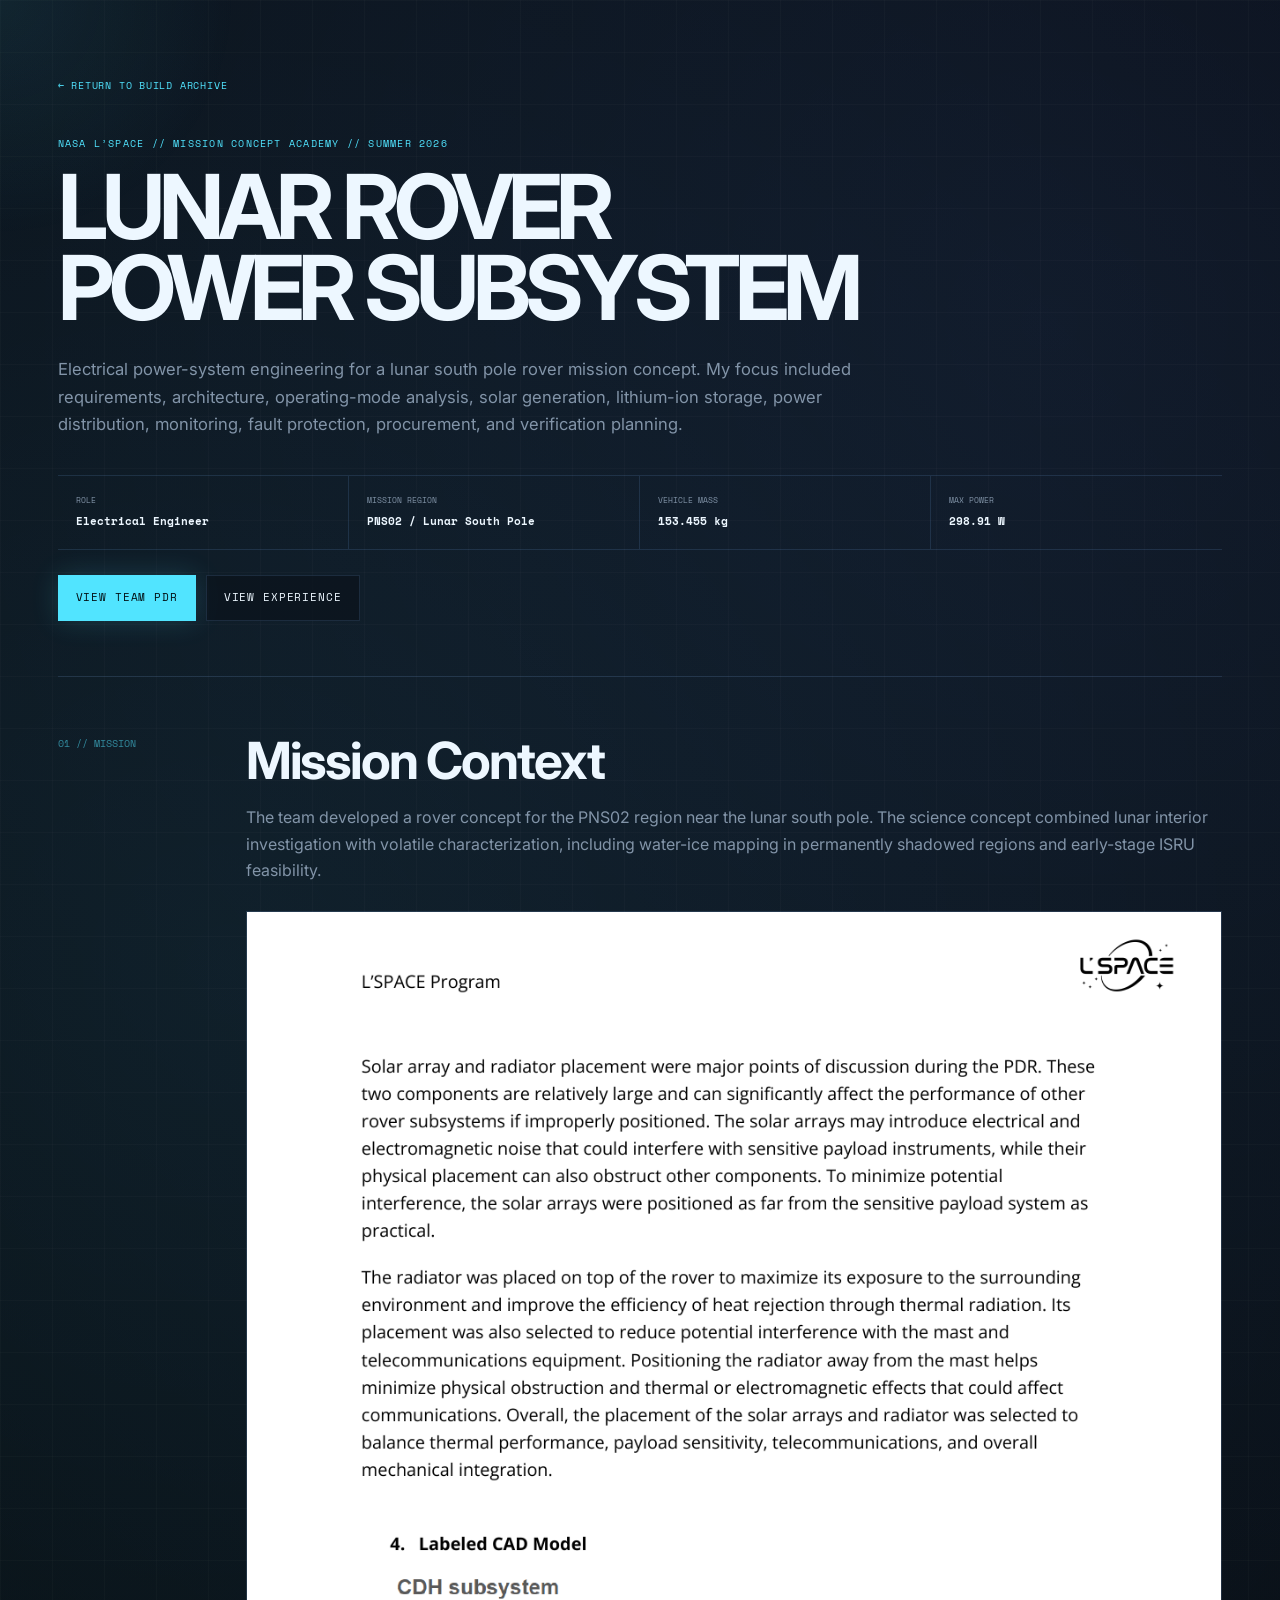
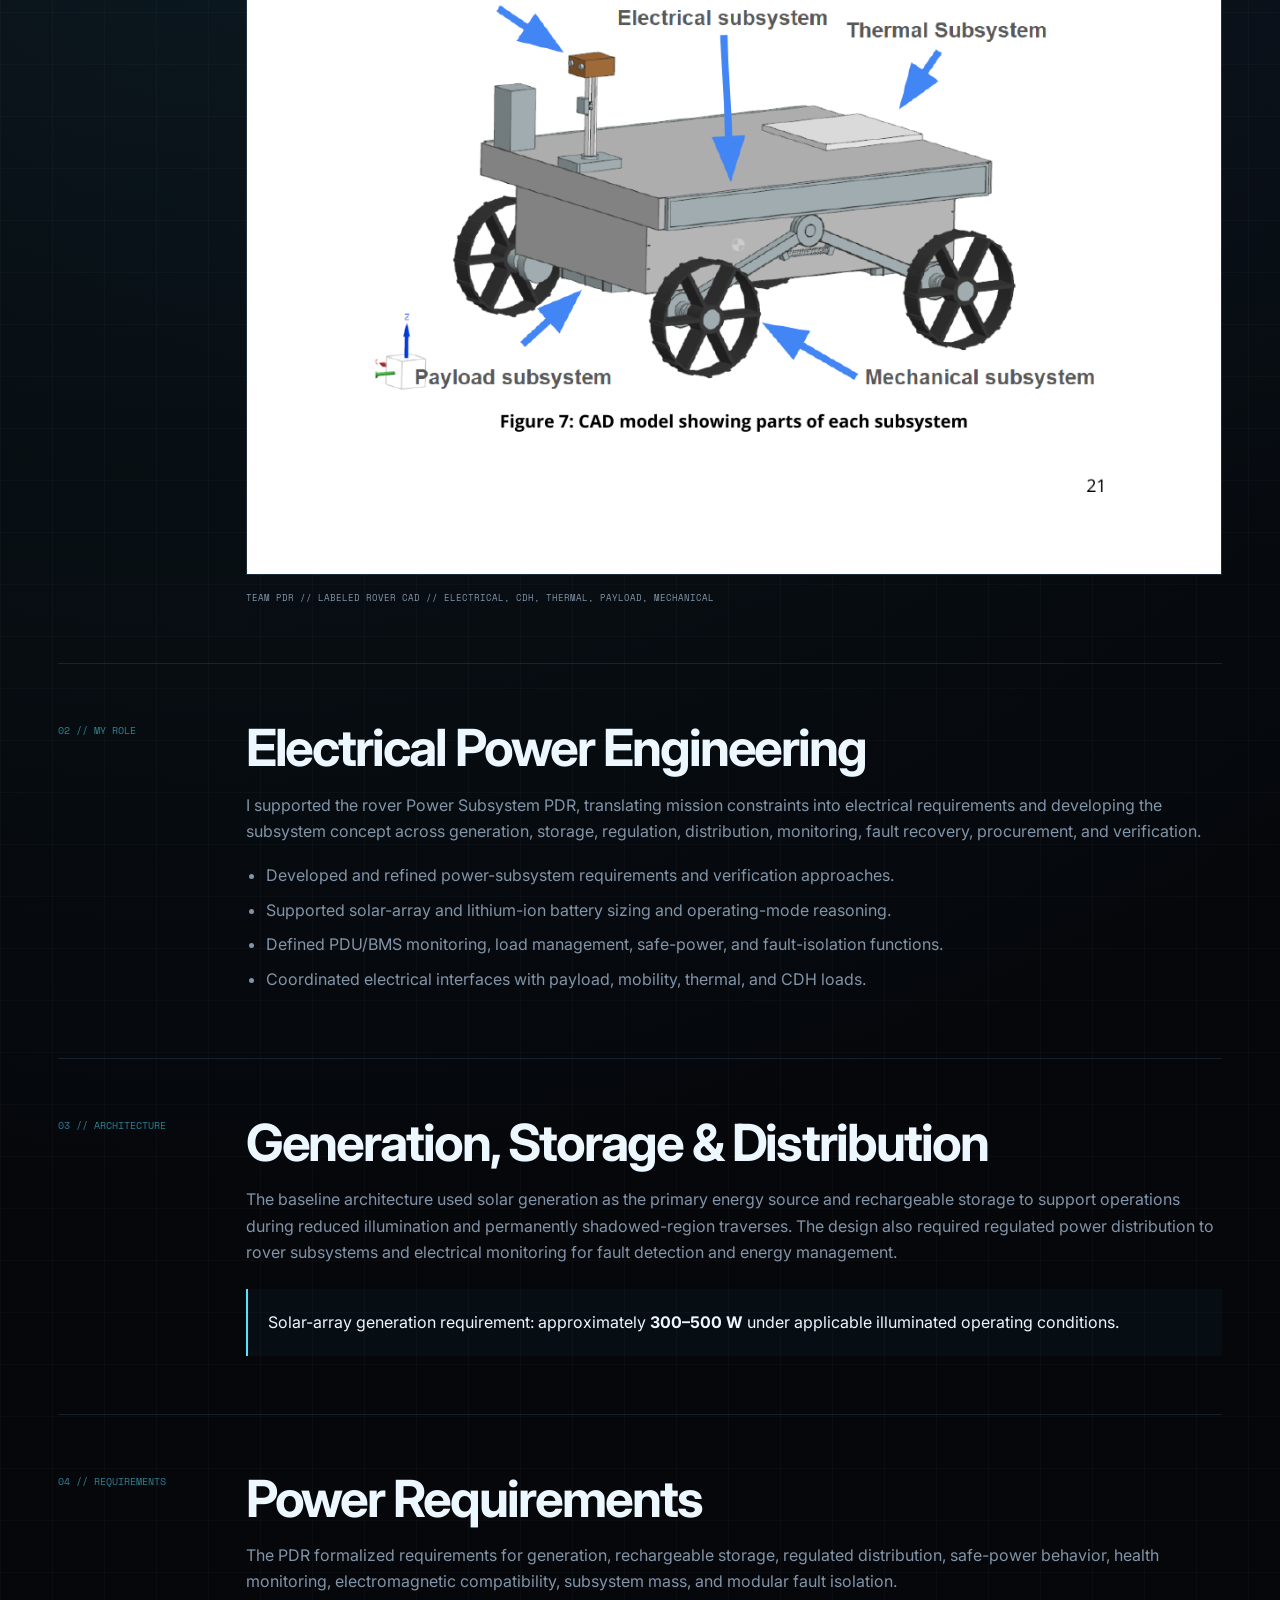
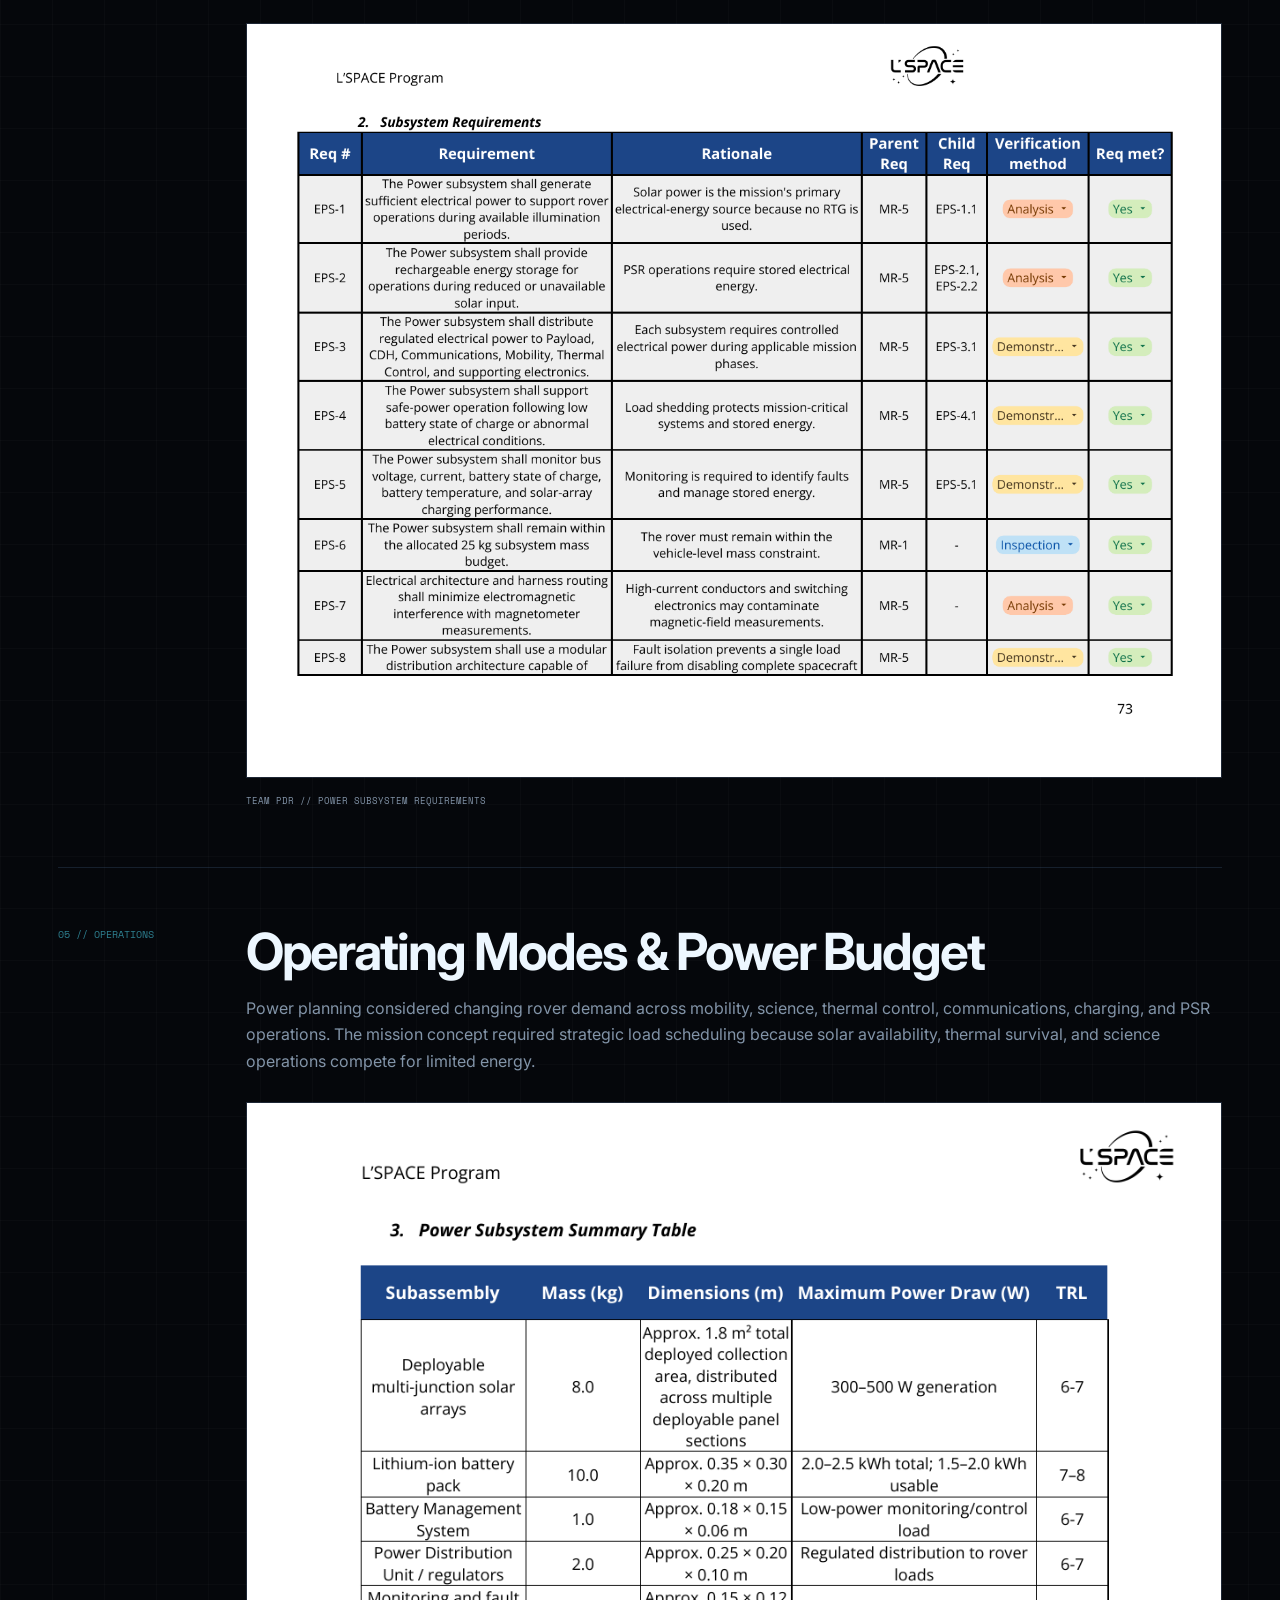
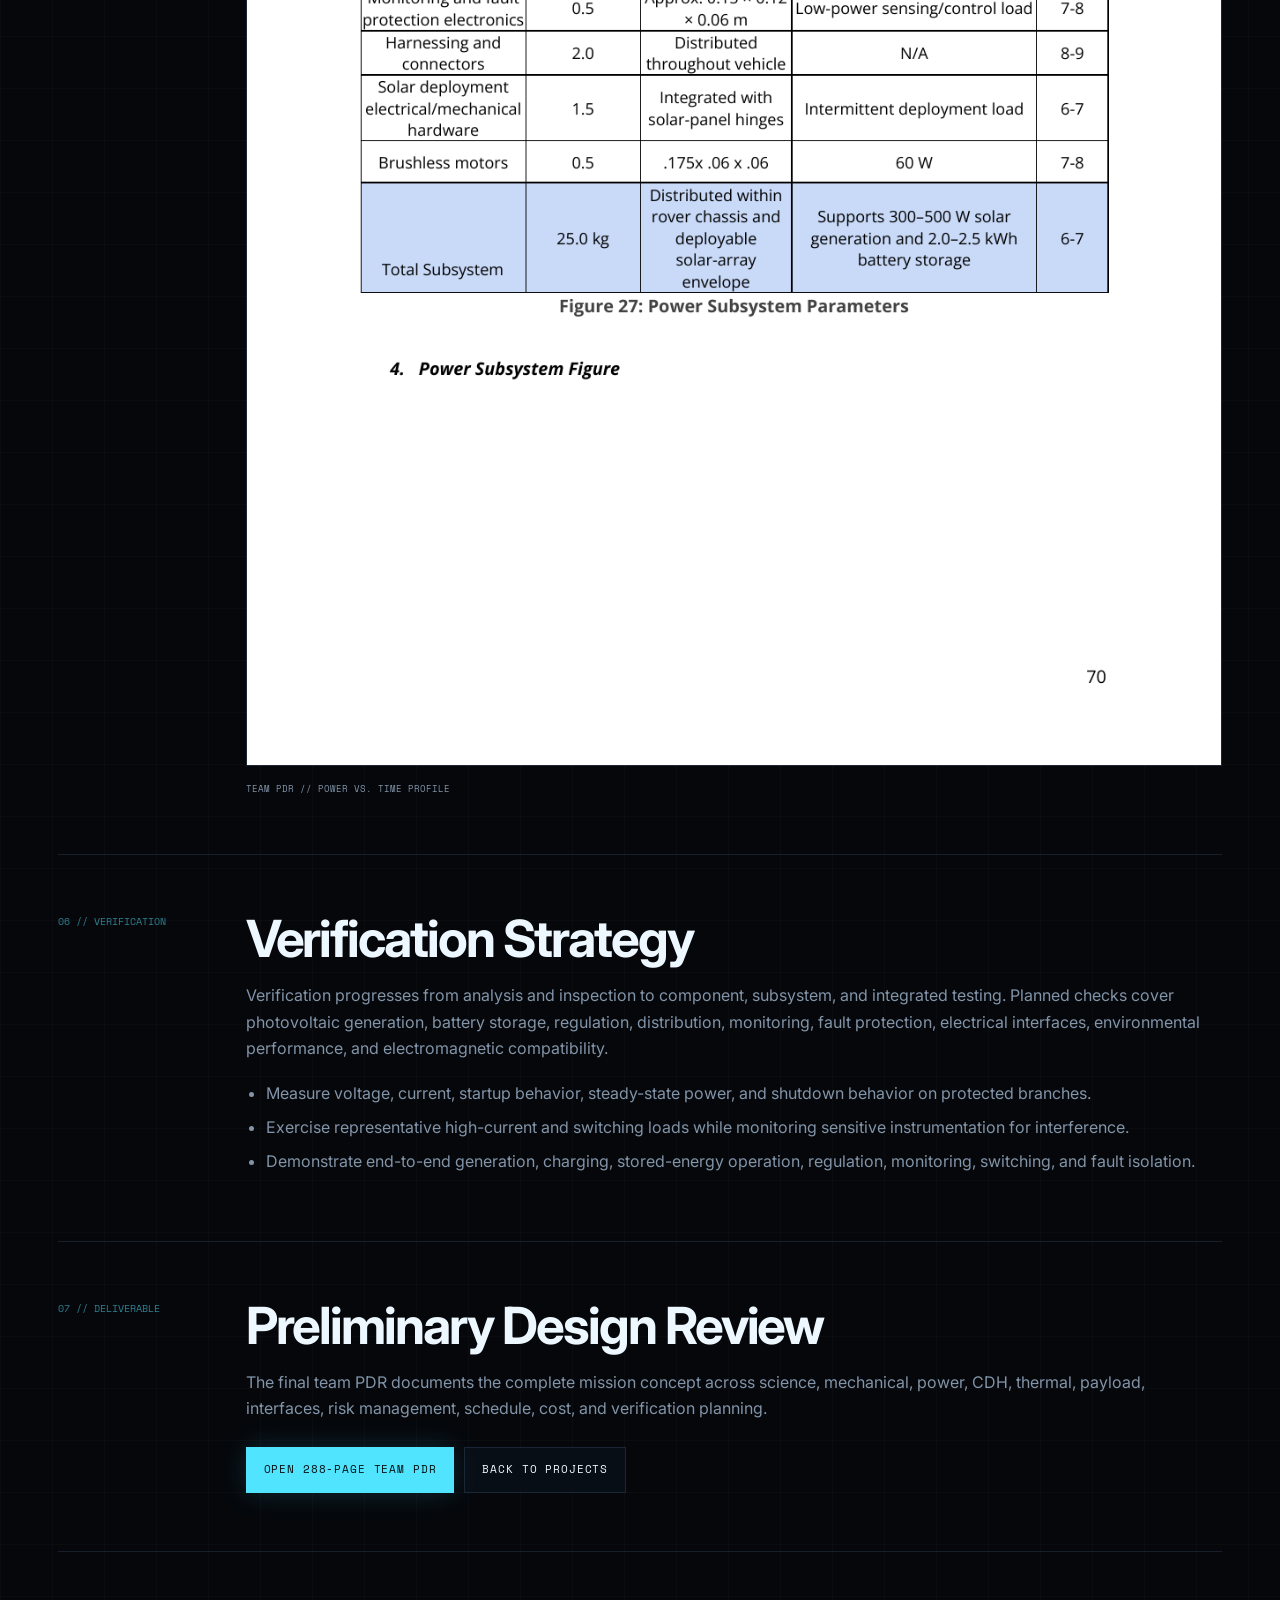
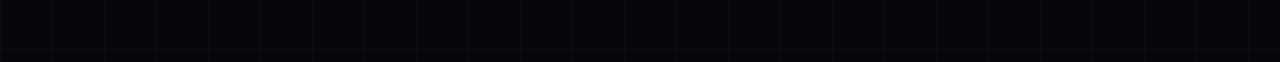
==== projects/lspace-power.html @ f5ce366f "Add NASA power subsystem case study and update engineering portfolio" ====
<!DOCTYPE html>
<html lang="en">
<head>
  <meta charset="UTF-8">
  <meta name="viewport" content="width=device-width, initial-scale=1.0">
  <link rel="preconnect" href="https://fonts.googleapis.com">
  <link rel="preconnect" href="https://fonts.gstatic.com" crossorigin>
  <link href="https://fonts.googleapis.com/css2?family=Inter:wght@300;400;500;600;700;800&family=Space+Mono:wght@400;700&display=swap" rel="stylesheet">
  <link rel="stylesheet" href="../styles.css">
  <title>Lunar Rover Power Subsystem | Ahmad Jawed Rahimi</title>
</head>
<body>
  <div class="noise"></div>
  <div class="cursor-glow"></div>

  <main class="case-page">
    <a class="case-back" href="../index.html#projects">← RETURN TO BUILD ARCHIVE</a>

    <header class="case-hero">
      <p class="case-kicker">NASA L’SPACE // MISSION CONCEPT ACADEMY // SUMMER 2026</p>
      <h1>LUNAR ROVER<br>POWER SUBSYSTEM</h1>
      <p class="case-lead">
        Electrical power-system engineering for a lunar south pole rover mission concept.
        My focus included requirements, architecture, operating-mode analysis, solar generation,
        lithium-ion storage, power distribution, monitoring, fault protection, procurement, and verification planning.
      </p>

      <div class="case-meta">
        <div><span>ROLE</span><strong>Electrical Engineer</strong></div>
        <div><span>MISSION REGION</span><strong>PNS02 / Lunar South Pole</strong></div>
        <div><span>VEHICLE MASS</span><strong>153.455 kg</strong></div>
        <div><span>MAX POWER</span><strong>298.91 W</strong></div>
      </div>

      <div class="case-actions">
        <a class="future-btn primary" href="../assets/LSPACE_Team4_PDR.pdf" target="_blank" rel="noopener noreferrer">VIEW TEAM PDR</a>
        <a class="future-btn" href="../index.html#experience">VIEW EXPERIENCE</a>
      </div>
    </header>

    <section class="case-section">
      <div class="case-number">01 // MISSION</div>
      <div class="case-body">
        <h2>Mission Context</h2>
        <p>
          The team developed a rover concept for the PNS02 region near the lunar south pole.
          The science concept combined lunar interior investigation with volatile characterization,
          including water-ice mapping in permanently shadowed regions and early-stage ISRU feasibility.
        </p>
        <img class="case-image" src="../assets/lspace-rover-cad.png" alt="Labeled lunar rover CAD model showing major subsystems">
        <p class="case-caption">TEAM PDR // LABELED ROVER CAD // ELECTRICAL, CDH, THERMAL, PAYLOAD, MECHANICAL</p>
      </div>
    </section>

    <section class="case-section">
      <div class="case-number">02 // MY ROLE</div>
      <div class="case-body">
        <h2>Electrical Power Engineering</h2>
        <p>
          I supported the rover Power Subsystem PDR, translating mission constraints into electrical requirements
          and developing the subsystem concept across generation, storage, regulation, distribution, monitoring,
          fault recovery, procurement, and verification.
        </p>
        <ul>
          <li>Developed and refined power-subsystem requirements and verification approaches.</li>
          <li>Supported solar-array and lithium-ion battery sizing and operating-mode reasoning.</li>
          <li>Defined PDU/BMS monitoring, load management, safe-power, and fault-isolation functions.</li>
          <li>Coordinated electrical interfaces with payload, mobility, thermal, and CDH loads.</li>
        </ul>
      </div>
    </section>

    <section class="case-section">
      <div class="case-number">03 // ARCHITECTURE</div>
      <div class="case-body">
        <h2>Generation, Storage &amp; Distribution</h2>
        <p>
          The baseline architecture used solar generation as the primary energy source and rechargeable storage
          to support operations during reduced illumination and permanently shadowed-region traverses.
          The design also required regulated power distribution to rover subsystems and electrical monitoring for fault detection and energy management.
        </p>
        <div class="case-callout">
          Solar-array generation requirement: approximately <strong>300–500 W</strong> under applicable illuminated operating conditions.
        </div>
      </div>
    </section>

    <section class="case-section">
      <div class="case-number">04 // REQUIREMENTS</div>
      <div class="case-body">
        <h2>Power Requirements</h2>
        <p>
          The PDR formalized requirements for generation, rechargeable storage, regulated distribution,
          safe-power behavior, health monitoring, electromagnetic compatibility, subsystem mass, and modular fault isolation.
        </p>
        <img class="case-image" src="../assets/lspace-power-requirements.png" alt="Power subsystem requirements table from team PDR">
        <p class="case-caption">TEAM PDR // POWER SUBSYSTEM REQUIREMENTS</p>
      </div>
    </section>

    <section class="case-section">
      <div class="case-number">05 // OPERATIONS</div>
      <div class="case-body">
        <h2>Operating Modes &amp; Power Budget</h2>
        <p>
          Power planning considered changing rover demand across mobility, science, thermal control,
          communications, charging, and PSR operations. The mission concept required strategic load scheduling
          because solar availability, thermal survival, and science operations compete for limited energy.
        </p>
        <img class="case-image" src="../assets/lspace-power-profile.png" alt="Power versus time chart from team PDR">
        <p class="case-caption">TEAM PDR // POWER VS. TIME PROFILE</p>
      </div>
    </section>

    <section class="case-section">
      <div class="case-number">06 // VERIFICATION</div>
      <div class="case-body">
        <h2>Verification Strategy</h2>
        <p>
          Verification progresses from analysis and inspection to component, subsystem, and integrated testing.
          Planned checks cover photovoltaic generation, battery storage, regulation, distribution, monitoring,
          fault protection, electrical interfaces, environmental performance, and electromagnetic compatibility.
        </p>
        <ul>
          <li>Measure voltage, current, startup behavior, steady-state power, and shutdown behavior on protected branches.</li>
          <li>Exercise representative high-current and switching loads while monitoring sensitive instrumentation for interference.</li>
          <li>Demonstrate end-to-end generation, charging, stored-energy operation, regulation, monitoring, switching, and fault isolation.</li>
        </ul>
      </div>
    </section>

    <section class="case-section">
      <div class="case-number">07 // DELIVERABLE</div>
      <div class="case-body">
        <h2>Preliminary Design Review</h2>
        <p>
          The final team PDR documents the complete mission concept across science, mechanical, power, CDH,
          thermal, payload, interfaces, risk management, schedule, cost, and verification planning.
        </p>
        <div class="case-actions">
          <a class="future-btn primary" href="../assets/LSPACE_Team4_PDR.pdf" target="_blank" rel="noopener noreferrer">OPEN 288-PAGE TEAM PDR</a>
          <a class="future-btn" href="../index.html#projects">BACK TO PROJECTS</a>
        </div>
      </div>
    </section>
  </main>

  <script src="../script.js"></script>
</body>
</html>
---- styles.css ----
/* ==========================================
   DESIGN SYSTEM
========================================== */

:root {
  --bg: #05070b;
  --bg-soft: #080d13;
  --panel: rgba(10, 17, 25, 0.84);
  --panel-strong: #0d141e;

  --text: #edf7ff;
  --muted: #8294a8;

  --cyan: #51e4ff;
  --blue: #6684ff;
  --violet: #8c63ff;
  --green: #65ffb3;

  --line: rgba(126, 183, 255, 0.14);
  --line-strong: rgba(81, 228, 255, 0.36);

  --glow: rgba(81, 228, 255, 0.16);

  --mono: "Space Mono", monospace;
  --sans: "Inter", sans-serif;
}


/* ==========================================
   RESET
========================================== */

* {
  box-sizing: border-box;
  margin: 0;
  padding: 0;
}

html {
  scroll-behavior: smooth;
  scroll-padding-top: 90px;
}

body {
  min-height: 100vh;
  overflow-x: hidden;

  background:
    linear-gradient(
      rgba(255,255,255,.018) 1px,
      transparent 1px
    ),
    linear-gradient(
      90deg,
      rgba(255,255,255,.018) 1px,
      transparent 1px
    ),
    radial-gradient(
      circle at 18% 15%,
      rgba(81,228,255,.09),
      transparent 33%
    ),
    radial-gradient(
      circle at 82% 5%,
      rgba(102,132,255,.10),
      transparent 30%
    ),
    var(--bg);

  background-size:
    52px 52px,
    52px 52px,
    auto,
    auto,
    auto;

  color: var(--text);
  font-family: var(--sans);
  line-height: 1.65;
}

a {
  color: inherit;
}


/* ==========================================
   BACKGROUND DETAILS
========================================== */

.noise {
  position: fixed;
  inset: 0;

  pointer-events: none;

  z-index: 10000;

  opacity: .018;

  background-image:
    repeating-radial-gradient(
      circle at 0 0,
      transparent 0,
      rgba(255,255,255,.25) 1px,
      transparent 2px
    );

  background-size:
    5px 5px;
}

.cursor-glow {
  position: fixed;

  width: 500px;
  height: 500px;

  left: -250px;
  top: -250px;

  border-radius: 50%;

  background:
    radial-gradient(
      circle,
      rgba(81,228,255,.08),
      transparent 67%
    );

  pointer-events: none;

  z-index: -1;
}


/* ==========================================
   NAVIGATION
========================================== */

.navbar {
  position: sticky;

  top: 0;

  z-index: 1000;

  min-height: 76px;

  display: flex;

  align-items: center;

  justify-content: space-between;

  padding:
    0 max(4vw, 24px);

  background:
    rgba(5,7,11,.80);

  backdrop-filter:
    blur(18px);

  border-bottom:
    1px solid var(--line);
}

.logo {
  color: var(--text);

  text-decoration: none;

  font-family: var(--mono);

  font-size: 1rem;

  font-weight: 700;

  letter-spacing: .05em;
}

.logo span {
  color: var(--cyan);
}

.nav-links {
  display: flex;

  gap: 20px;
}

.nav-links a {
  position: relative;

  color: var(--muted);

  text-decoration: none;

  font-family: var(--mono);

  font-size: .62rem;

  letter-spacing: .07em;

  transition:
    color .2s ease;
}

.nav-links a::after {
  content: "";

  position: absolute;

  left: 0;

  bottom: -8px;

  width: 0;

  height: 1px;

  background:
    var(--cyan);

  transition:
    width .2s ease;
}

.nav-links a:hover {
  color:
    var(--text);
}

.nav-links a:hover::after {
  width: 100%;
}


/* ==========================================
   MAIN
========================================== */

main {
  width:
    min(1220px, 91%);

  margin:
    0 auto;
}


/* ==========================================
   HERO
========================================== */

.hero {
  min-height:
    calc(100vh - 76px);

  padding:
    88px 0 40px;
}

.hero-grid {
  min-height:
    calc(100vh - 190px);

  display: grid;

  grid-template-columns:
    minmax(0, 1.35fr)
    minmax(280px, .65fr);

  align-items: center;

  gap: 90px;
}

.system-status {
  width: max-content;

  display: flex;

  align-items: center;

  gap: 9px;

  padding:
    7px 11px;

  border:
    1px solid rgba(101,255,179,.22);

  background:
    rgba(101,255,179,.04);

  color:
    var(--green);

  font-family:
    var(--mono);

  font-size:
    .66rem;

  letter-spacing:
    .08em;
}

.status-dot {
  width: 7px;
  height: 7px;

  border-radius: 50%;

  background:
    var(--green);

  box-shadow:
    0 0 14px var(--green);

  animation:
    pulse 1.8s infinite;
}

@keyframes pulse {

  0%,
  100% {
    opacity: 1;
  }

  50% {
    opacity: .3;
  }

}

.hero-kicker {
  margin-top: 28px;

  color:
    var(--cyan);

  font-family:
    var(--mono);

  font-size:
    .67rem;

  letter-spacing:
    .12em;
}

.hero h1 {
  margin-top: 17px;

  font-size:
    clamp(4.5rem, 9.5vw, 8.5rem);

  font-weight:
    800;

  letter-spacing:
    -.075em;

  line-height:
    .82;
}

.hero h1 span {
  display: block;

  color: transparent;

  -webkit-text-stroke:
    1px rgba(237,247,255,.6);
}

.hero-role {
  margin-top: 32px;

  color:
    var(--text);

  font-size:
    clamp(1rem, 1.8vw, 1.35rem);

  font-weight:
    500;
}

.hero-description {
  max-width:
    640px;

  margin-top:
    20px;

  color:
    var(--muted);

  font-size:
    1rem;
}

.hero-actions {
  display: flex;

  flex-wrap: wrap;

  gap: 10px;

  margin-top:
    30px;
}

.future-btn {
  display:
    inline-flex;

  min-height:
    46px;

  align-items:
    center;

  justify-content:
    center;

  padding:
    0 17px;

  border:
    1px solid var(--line);

  color:
    var(--text);

  background:
    rgba(11,18,27,.68);

  text-decoration:
    none;

  font-family:
    var(--mono);

  font-size:
    .67rem;

  letter-spacing:
    .08em;

  transition:
    transform .2s ease,
    border-color .2s ease,
    box-shadow .2s ease,
    background .2s ease;
}

.future-btn:hover {
  transform:
    translateY(-3px);

  border-color:
    var(--line-strong);

  box-shadow:
    0 0 25px rgba(81,228,255,.08);
}

.future-btn.primary {
  color:
    #031014;

  border-color:
    var(--cyan);

  background:
    var(--cyan);

  box-shadow:
    0 0 28px rgba(81,228,255,.16);
}


/* ==========================================
   HERO IMAGE
========================================== */

.hero-visual {
  position: relative;

  width:
    min(360px, 100%);

  margin-left:
    auto;

  padding:
    14px;

  border:
    1px solid var(--line-strong);

  background:
    rgba(6,12,18,.4);

  box-shadow:
    0 0 60px rgba(81,228,255,.08);
}

.hero-image {
  display: block;

  width:
    100%;

  aspect-ratio:
    4 / 5;

  object-fit:
    cover;

  filter:
    saturate(.86)
    contrast(1.04);

  border:
    1px solid var(--line);
}

.image-scanner {
  position: absolute;

  z-index:
    3;

  top:
    16px;

  left:
    16px;

  right:
    16px;

  height:
    1px;

  background:
    linear-gradient(
      90deg,
      transparent,
      var(--cyan),
      transparent
    );

  box-shadow:
    0 0 14px var(--cyan);

  animation:
    scanner 5s ease-in-out infinite;
}

@keyframes scanner {

  0% {
    transform:
      translateY(0);

    opacity:
      .2;
  }

  50% {
    transform:
      translateY(390px);

    opacity:
      1;
  }

  100% {
    transform:
      translateY(0);

    opacity:
      .2;
  }

}

.hud-corner {
  position: absolute;

  width:
    26px;

  height:
    26px;

  z-index:
    4;
}

.hud-top-left {
  top:
    -5px;

  left:
    -5px;

  border-top:
    2px solid var(--cyan);

  border-left:
    2px solid var(--cyan);
}

.hud-top-right {
  top:
    -5px;

  right:
    -5px;

  border-top:
    2px solid var(--cyan);

  border-right:
    2px solid var(--cyan);
}

.hud-bottom-left {
  bottom:
    -5px;

  left:
    -5px;

  border-bottom:
    2px solid var(--cyan);

  border-left:
    2px solid var(--cyan);
}

.hud-bottom-right {
  bottom:
    -5px;

  right:
    -5px;

  border-bottom:
    2px solid var(--cyan);

  border-right:
    2px solid var(--cyan);
}

.image-label {
  position: absolute;

  z-index:
    5;

  padding:
    5px 8px;

  color:
    var(--cyan);

  background:
    rgba(5,7,11,.88);

  font-family:
    var(--mono);

  font-size:
    .56rem;

  letter-spacing:
    .08em;
}

.top-label {
  top:
    25px;

  left:
    25px;
}

.bottom-label {
  right:
    25px;

  bottom:
    25px;
}


/* ==========================================
   SIGNAL STRIP
========================================== */

.signal-strip {
  min-height:
    50px;

  display: grid;

  grid-template-columns:
    150px 1fr;

  align-items:
    center;

  margin-top:
    20px;

  border-top:
    1px solid var(--line);

  border-bottom:
    1px solid var(--line);

  font-family:
    var(--mono);

  font-size:
    .62rem;
}

.signal-strip > span {
  color:
    var(--cyan);
}

.signal-content {
  display: flex;

  flex-wrap: wrap;

  gap: 15px;

  color:
    var(--muted);
}

.signal-content span {
  color:
    rgba(81,228,255,.45);
}


/* ==========================================
   SECTIONS
========================================== */

.section {
  position:
    relative;

  display:
    grid;

  grid-template-columns:
    75px 1fr;

  gap:
    38px;

  padding:
    120px 0;

  border-top:
    1px solid var(--line);
}

.section-content {
  min-width: 0;
}

.section-index {
  color:
    rgba(81,228,255,.46);

  font-family:
    var(--mono);

  font-size:
    .72rem;

  padding-top:
    13px;
}

.section-kicker {
  color:
    var(--cyan);

  font-family:
    var(--mono);

  font-size:
    .66rem;

  letter-spacing:
    .12em;
}

.section h2 {
  margin-top:
    8px;

  font-size:
    clamp(3rem, 6vw, 5.7rem);

  letter-spacing:
    -.055em;

  line-height:
    .95;
}

.section h2 span {
  color:
    var(--cyan);
}


/* ==========================================
   ABOUT
========================================== */

.about-layout {
  display: grid;

  grid-template-columns:
    .95fr 1.3fr;

  gap:
    70px;

  margin-top:
    60px;
}

.about-lead {
  font-size:
    clamp(2rem, 3vw, 3.2rem);

  line-height:
    1.12;

  letter-spacing:
    -.035em;
}

.about-lead span {
  color:
    var(--cyan);
}

.about-copy p {
  margin-bottom:
    19px;

  color:
    var(--muted);
}

.profile-metrics {
  display: grid;

  grid-template-columns:
    repeat(4, 1fr);

  margin-top:
    58px;

  border-top:
    1px solid var(--line);

  border-bottom:
    1px solid var(--line);
}

.metric {
  min-height:
    100px;

  display: flex;

  flex-direction:
    column;

  justify-content:
    center;

  padding:
    18px;

  border-right:
    1px solid var(--line);
}

.metric:last-child {
  border-right:
    none;
}

.metric-label {
  color:
    var(--muted);

  font-family:
    var(--mono);

  font-size:
    .58rem;
}

.metric strong {
  margin-top:
    7px;

  color:
    var(--text);

  font-family:
    var(--mono);

  font-size:
    .75rem;
}


/* ==========================================
   SYSTEMS
========================================== */

.systems-grid {
  display: grid;

  grid-template-columns:
    repeat(2, minmax(0, 1fr));

  gap:
    16px;

  margin-top:
    55px;
}

.system-card {
  position:
    relative;

  min-height:
    340px;

  padding:
    25px;

  overflow:
    hidden;

  border:
    1px solid var(--line);

  background:
    linear-gradient(
      145deg,
      rgba(12,20,29,.88),
      rgba(8,13,19,.78)
    );

  transition:
    transform .22s ease,
    border-color .22s ease;
}

.system-card::before {
  content:
    "";

  position:
    absolute;

  inset:
    0;

  pointer-events:
    none;

  background:
    linear-gradient(
      135deg,
      rgba(81,228,255,.05),
      transparent 45%
    );
}

.system-card:hover {
  transform:
    translateY(-6px);

  border-color:
    var(--line-strong);
}

.system-card-top {
  display: flex;

  align-items:
    center;

  justify-content:
    space-between;

  font-family:
    var(--mono);

  font-size:
    .6rem;

  color:
    var(--muted);
}

.active-text {
  color:
    var(--green);
}

.queued-text {
  color:
    var(--blue);
}

.system-card h3 {
  margin-top:
    55px;

  font-size:
    1.45rem;

  line-height:
    1.15;
}

.system-subtitle {
  margin-top:
    6px;

  color:
    var(--cyan);

  font-family:
    var(--mono);

  font-size:
    .66rem;
}

.system-card > p:not(.system-subtitle) {
  margin-top:
    22px;

  color:
    var(--muted);
}

.system-readouts {
  display: flex;

  flex-wrap:
    wrap;

  gap:
    7px;

  margin-top:
    28px;
}

.system-readouts span {
  padding:
    6px 8px;

  border:
    1px solid var(--line);

  color:
    var(--muted);

  font-family:
    var(--mono);

  font-size:
    .55rem;
}


/* ==========================================
   EXPERIENCE
========================================== */

.mission-log {
  margin-top:
    55px;
}

.mission-entry {
  display: grid;

  grid-template-columns:
    120px minmax(0, 1fr);

  gap:
    30px;

  padding:
    42px 0;

  border-top:
    1px solid var(--line);
}

.mission-date {
  color:
    rgba(81,228,255,.55);

  font-family:
    var(--mono);

  font-size:
    .72rem;
}

.mission-heading {
  display: flex;

  justify-content:
    space-between;

  gap:
    30px;
}

.mission-org {
  color:
    var(--cyan);

  font-family:
    var(--mono);

  font-size:
    .62rem;

  letter-spacing:
    .08em;
}

.mission-heading h3 {
  margin-top:
    5px;

  font-size:
    1.38rem;
}

.mission-period {
  color:
    var(--muted);

  font-family:
    var(--mono);

  font-size:
    .62rem;

  white-space:
    nowrap;
}

.mission-details > p {
  max-width:
    760px;

  margin-top:
    17px;

  color:
    var(--muted);
}

.mission-details ul {
  max-width:
    800px;

  margin:
    18px 0 0 18px;
}

.mission-details li {
  margin-bottom:
    9px;

  color:
    var(--muted);
}

.mission-tags {
  display: flex;

  flex-wrap:
    wrap;

  gap:
    7px;

  margin-top:
    21px;
}

.mission-tags span {
  padding:
    6px 8px;

  border:
    1px solid var(--line);

  color:
    var(--muted);

  font-family:
    var(--mono);

  font-size:
    .55rem;
}


/* ==========================================
   PROJECTS
========================================== */

.build-grid {
  display: grid;

  grid-template-columns:
    repeat(2, minmax(0, 1fr));

  gap:
    15px;

  margin-top:
    55px;
}

.build-card {
  position:
    relative;

  min-height:
    300px;

  padding:
    26px;

  border:
    1px solid var(--line);

  background:
    rgba(10,17,25,.74);

  transition:
    transform .2s ease,
    border-color .2s ease,
    background .2s ease;
}

.build-card:hover {
  transform:
    translateY(-5px);

  border-color:
    var(--line-strong);

  background:
    rgba(12,21,30,.94);
}

.build-id {
  color:
    var(--cyan);

  font-family:
    var(--mono);

  font-size:
    .58rem;
}

.build-card h3 {
  margin-top:
    35px;

  font-size:
    1.5rem;
}

.build-card p {
  max-width:
    510px;

  margin-top:
    16px;

  padding-bottom:
    50px;

  color:
    var(--muted);
}

.build-tech {
  position:
    absolute;

  left:
    26px;

  bottom:
    24px;

  right:
    26px;

  color:
    rgba(81,228,255,.55);

  font-family:
    var(--mono);

  font-size:
    .55rem;

  line-height:
    1.6;
}


/* ==========================================
   SKILLS
========================================== */

.stack-terminal {
  margin-top:
    55px;

  border:
    1px solid var(--line);

  background:
    rgba(6,11,16,.84);

  box-shadow:
    0 0 45px rgba(81,228,255,.05);
}

.terminal-header {
  min-height:
    45px;

  display: flex;

  align-items:
    center;

  justify-content:
    space-between;

  padding:
    0 18px;

  border-bottom:
    1px solid var(--line);

  color:
    var(--muted);

  font-family:
    var(--mono);

  font-size:
    .6rem;
}

.terminal-header span:last-child {
  color:
    var(--green);
}

.terminal-row {
  display: grid;

  grid-template-columns:
    220px minmax(0, 1fr);

  gap:
    25px;

  padding:
    22px;

  border-bottom:
    1px solid var(--line);
}

.terminal-row:last-child {
  border-bottom:
    none;
}

.terminal-command {
  color:
    var(--cyan);

  font-family:
    var(--mono);

  font-size:
    .66rem;
}

.terminal-row p {
  color:
    var(--muted);

  font-family:
    var(--mono);

  font-size:
    .65rem;

  line-height:
    1.8;
}


/* ==========================================
   EDUCATION
========================================== */

.education-panel {
  display: flex;

  justify-content:
    space-between;

  gap:
    40px;

  margin-top:
    55px;

  padding:
    30px;

  border:
    1px solid var(--line);

  background:
    linear-gradient(
      145deg,
      rgba(12, 20, 29, .88),
      rgba(8, 13, 19, .76)
    );

  box-shadow:
    0 0 30px rgba(81, 228, 255, .03);

  transition:
    transform .2s ease,
    border-color .2s ease,
    box-shadow .2s ease;
}

.education-panel:hover {
  transform:
    translateY(-3px);

  border-color:
    var(--line-strong);

  box-shadow:
    0 0 35px rgba(81, 228, 255, .07);
}

.education-code {
  color:
    var(--cyan);

  font-family:
    var(--mono);

  font-size:
    .62rem;

  letter-spacing:
    .08em;
}

.education-panel h3 {
  margin-top:
    10px;

  color:
    var(--text);

  font-size:
    1.45rem;

  line-height:
    1.25;
}

.education-panel p {
  margin-top:
    6px;

  color:
    var(--muted);
}

.education-degree {
  max-width:
    720px;

  margin-top:
    8px !important;

  color:
    var(--text) !important;

  font-size:
    1.05rem;

  font-weight:
    600;

  line-height:
    1.55;
}

.education-status {
  min-width:
    190px;

  display:
    flex;

  flex-direction:
    column;

  align-items:
    flex-end;
}

.education-status > span:first-child {
  color:
    var(--muted);

  font-family:
    var(--mono);

  font-size:
    .58rem;

  letter-spacing:
    .06em;
}

.education-status strong {
  margin-top:
    8px;

  color:
    var(--cyan);

  font-family:
    var(--mono);

  font-size:
    .82rem;

  white-space:
    nowrap;

  text-align:
    right;
}

.education-expected {
  margin-top:
    8px;

  color:
    var(--muted) !important;

  font-family:
    var(--mono);

  font-size:
    .52rem !important;

  text-align:
    right;
}

.education-honors {
  display: flex;

  flex-wrap:
    wrap;

  gap:
    8px;

  margin-top:
    18px;
}

.education-honors span {
  padding:
    6px 9px;

  border:
    1px solid rgba(101,255,179,.25);

  background:
    rgba(101,255,179,.04);

  color:
    var(--green);

  font-family:
    var(--mono);

  font-size:
    .56rem;

  letter-spacing:
    .06em;
}

.coursework-heading {
  margin-top:
    28px;
}

.coursework-heading span {
  color:
    var(--cyan);

  font-family:
    var(--mono);

  font-size:
    .58rem;

  letter-spacing:
    .08em;
}

.course-list {
  display: flex;

  flex-wrap:
    wrap;

  gap:
    8px;

  margin-top:
    18px;
}

.course-list span {
  padding:
    7px 9px;

  border:
    1px solid var(--line);

  color:
    var(--muted);

  background:
    rgba(10,17,25,.44);

  font-family:
    var(--mono);

  font-size:
    .55rem;
}

.education-panel-secondary {
  margin-top:
    30px;
}


/* ==========================================
   CERTIFICATIONS
========================================== */

.cert-grid {
  display: grid;

  grid-template-columns:
    repeat(2, minmax(0, 1fr));

  gap:
    14px;

  margin-top:
    55px;
}

.cert-card {
  position:
    relative;

  min-height:
    265px;

  display:
    flex;

  flex-direction:
    column;

  padding:
    25px;

  overflow:
    hidden;

  border:
    1px solid var(--line);

  background:
    linear-gradient(
      145deg,
      rgba(12,20,29,.86),
      rgba(8,13,19,.72)
    );

  transition:
    transform .2s ease,
    border-color .2s ease,
    box-shadow .2s ease;
}

.cert-card::before {
  content:
    "";

  position:
    absolute;

  inset:
    0;

  pointer-events:
    none;

  background:
    linear-gradient(
      135deg,
      rgba(81,228,255,.035),
      transparent 45%
    );
}

.cert-card:hover {
  transform:
    translateY(-5px);

  border-color:
    var(--line-strong);

  box-shadow:
    0 0 30px rgba(81,228,255,.06);
}

.cert-top {
  position:
    relative;

  z-index:
    1;

  display:
    flex;

  align-items:
    center;

  justify-content:
    space-between;

  gap:
    20px;
}

.cert-provider {
  color:
    var(--cyan);

  font-family:
    var(--mono);

  font-size:
    .57rem;

  letter-spacing:
    .08em;
}

.cert-date {
  color:
    var(--muted);

  font-family:
    var(--mono);

  font-size:
    .54rem;

  white-space:
    nowrap;
}

.cert-status {
  color:
    var(--green);

  font-family:
    var(--mono);

  font-size:
    .54rem;

  white-space:
    nowrap;
}

.cert-card h3 {
  position:
    relative;

  z-index:
    1;

  margin-top:
    34px;

  color:
    var(--text);

  font-size:
    1.25rem;

  line-height:
    1.3;
}

.cert-card p {
  position:
    relative;

  z-index:
    1;

  margin-top:
    14px;

  color:
    var(--muted);

  font-size:
    .9rem;

  line-height:
    1.7;
}

.cert-tags {
  position:
    relative;

  z-index:
    1;

  display:
    flex;

  flex-wrap:
    wrap;

  gap:
    6px;

  margin-top:
    auto;

  padding-top:
    24px;
}

.cert-tags span {
  padding:
    5px 7px;

  border:
    1px solid var(--line);

  color:
    var(--muted);

  font-family:
    var(--mono);

  font-size:
    .5rem;
}

.cert-featured {
  border-color:
    rgba(140,99,255,.20);
}

.cert-featured .cert-provider {
  color:
    #a989ff;
}


/* ==========================================
   CERTIFICATION VIEW MORE
========================================== */

/*
  IMPORTANT:
  All cards with cert-extra are hidden initially.
  JavaScript adds "show" when the user clicks the button.
*/

.cert-extra {
  display:
    none;
}

.cert-extra.show {
  display:
    flex;
}

.cert-actions {
  display:
    flex;

  justify-content:
    center;

  margin-top:
    30px;
}

.cert-toggle {
  cursor:
    pointer;

  appearance:
    none;

  font-family:
    var(--mono);

  background:
    rgba(11,18,27,.68);

  color:
    var(--text);
}

.cert-toggle:hover {
  border-color:
    var(--cyan);

  box-shadow:
    0 0 25px rgba(81,228,255,.10);
}


/* ==========================================
   CONTACT
========================================== */

.contact h2 span {
  color:
    var(--cyan);
}

.contact-copy {
  max-width:
    670px;

  margin-top:
    28px;

  color:
    var(--muted);

  font-size:
    1rem;
}

.contact-grid {
  display: grid;

  grid-template-columns:
    repeat(2, minmax(0, 1fr));

  gap:
    12px;

  margin-top:
    45px;
}

.contact-node {
  min-height:
    100px;

  display:
    flex;

  flex-direction:
    column;

  justify-content:
    center;

  padding:
    20px;

  border:
    1px solid var(--line);

  background:
    rgba(10,17,25,.72);

  color:
    var(--text);

  text-decoration:
    none;

  transition:
    transform .2s ease,
    border-color .2s ease;
}

.contact-node:hover {
  transform:
    translateX(5px);

  border-color:
    var(--line-strong);
}

.contact-node span {
  color:
    var(--cyan);

  font-family:
    var(--mono);

  font-size:
    .56rem;
}

.contact-node strong {
  margin-top:
    8px;

  font-family:
    var(--mono);

  font-size:
    .72rem;

  overflow-wrap:
    anywhere;
}


/* ==========================================
   FOOTER
========================================== */

footer {
  min-height:
    90px;

  display:
    flex;

  align-items:
    center;

  justify-content:
    space-between;

  border-top:
    1px solid var(--line);

  color:
    var(--muted);

  font-family:
    var(--mono);

  font-size:
    .58rem;
}

footer a {
  color:
    var(--muted);

  text-decoration:
    none;
}

footer a:hover {
  color:
    var(--cyan);
}


/* ==========================================
   SCROLL REVEAL
========================================== */

.reveal {
  opacity:
    0;

  transform:
    translateY(26px);

  transition:
    opacity .7s ease,
    transform .7s ease;
}

.reveal.visible {
  opacity:
    1;

  transform:
    translateY(0);
}


/* ==========================================
   TABLET
========================================== */

@media (max-width: 1050px) {

  .nav-links {
    gap:
      12px;
  }

  .nav-links a {
    font-size:
      .56rem;
  }

  .hero-grid {
    grid-template-columns:
      1fr;

    gap:
      65px;
  }

  .hero-visual {
    margin-left:
      0;

    width:
      min(340px, 100%);
  }

  .about-layout {
    grid-template-columns:
      1fr;
  }

  .profile-metrics {
    grid-template-columns:
      repeat(2, 1fr);
  }

  .metric:nth-child(2) {
    border-right:
      none;
  }

  .metric:nth-child(-n+2) {
    border-bottom:
      1px solid var(--line);
  }

}


/* ==========================================
   MOBILE
========================================== */

@media (max-width: 760px) {

  .navbar {
    padding:
      0 18px;
  }

  .nav-links {
    display:
      none;
  }

  main {
    width:
      92%;
  }

  .hero {
    padding-top:
      60px;
  }

  .hero h1 {
    font-size:
      clamp(4rem, 20vw, 6rem);
  }

  .hero-grid {
    min-height:
      auto;
  }

  .signal-strip {
    grid-template-columns:
      1fr;

    gap:
      8px;

    padding:
      14px 0;
  }

  .section {
    grid-template-columns:
      1fr;

    gap:
      15px;

    padding:
      85px 0;
  }

  .section-index {
    padding-top:
      0;
  }

  .systems-grid,
  .build-grid,
  .cert-grid,
  .contact-grid {
    grid-template-columns:
      1fr;
  }

  .mission-entry {
    grid-template-columns:
      1fr;

    gap:
      12px;
  }

  .mission-heading {
    flex-direction:
      column;

    gap:
      7px;
  }

  .mission-period {
    white-space:
      normal;
  }

  .terminal-row {
    grid-template-columns:
      1fr;

    gap:
      9px;
  }

  .education-panel {
    flex-direction:
      column;

    gap:
      24px;

    padding:
      24px;
  }

  .education-status {
    min-width:
      0;

    align-items:
      flex-start;
  }

  .education-status strong {
    white-space:
      normal;

    text-align:
      left;
  }

  .education-expected {
    text-align:
      left;
  }

  .education-panel-secondary {
    margin-top:
      24px;
  }

  .cert-card {
    min-height:
      230px;
  }

  footer {
    flex-direction:
      column;

    justify-content:
      center;

    gap:
      10px;

    text-align:
      center;
  }

}


/* ==========================================
   SMALL MOBILE
========================================== */

@media (max-width: 520px) {

  .hero-actions {
    display:
      grid;

    grid-template-columns:
      repeat(2, 1fr);
  }

  .future-btn {
    justify-content:
      center;
  }

  .profile-metrics {
    grid-template-columns:
      1fr;
  }

  .metric {
    border-right:
      none;

    border-bottom:
      1px solid var(--line);
  }

  .metric:last-child {
    border-bottom:
      none;
  }

  .build-card {
    min-height:
      330px;
  }

  .cert-top {
    flex-direction:
      column;

    align-items:
      flex-start;

    gap:
      5px;
  }

}


/* ==========================================
   ACCESSIBILITY
========================================== */

@media (prefers-reduced-motion: reduce) {

  html {
    scroll-behavior:
      auto;
  }

  * {
    animation:
      none !important;

    transition:
      none !important;
  }

}


/* ==========================================
   FEATURED ENGINEERING CONTENT
========================================== */

.system-card-featured,
.mission-entry-featured {
  border-color: rgba(81, 228, 255, .30);
}

.mission-actions {
  display: flex;
  flex-wrap: wrap;
  gap: 9px;
  margin-top: 22px;
}

.featured-project {
  position: relative;
  margin-top: 55px;
  padding: 32px;
  overflow: hidden;
  border: 1px solid var(--line-strong);
  background:
    linear-gradient(145deg, rgba(12, 24, 34, .94), rgba(7, 12, 19, .86));
  box-shadow: 0 0 55px rgba(81, 228, 255, .06);
}

.featured-project::before {
  content: "";
  position: absolute;
  inset: 0;
  pointer-events: none;
  background:
    linear-gradient(135deg, rgba(81,228,255,.07), transparent 34%),
    linear-gradient(315deg, rgba(140,99,255,.045), transparent 32%);
}

.featured-project-top,
.featured-project-copy,
.project-metrics,
.featured-project-tags,
.featured-project-actions {
  position: relative;
  z-index: 1;
}

.featured-project-top {
  display: flex;
  align-items: flex-start;
  justify-content: space-between;
  gap: 24px;
}

.featured-eyebrow,
.featured-status {
  font-family: var(--mono);
  font-size: .58rem;
  letter-spacing: .09em;
}

.featured-eyebrow { color: var(--cyan); }
.featured-status {
  color: var(--green);
  padding: 6px 9px;
  border: 1px solid rgba(101,255,179,.25);
  background: rgba(101,255,179,.04);
  white-space: nowrap;
}

.featured-project h3 {
  margin-top: 10px;
  font-size: clamp(1.8rem, 3vw, 2.8rem);
  line-height: 1.08;
  letter-spacing: -.035em;
}

.featured-project-copy {
  max-width: 860px;
  margin-top: 22px;
  color: var(--muted);
}

.project-metrics {
  display: grid;
  grid-template-columns: repeat(4, minmax(0, 1fr));
  margin-top: 30px;
  border-top: 1px solid var(--line);
  border-bottom: 1px solid var(--line);
}

.project-metrics > div {
  min-height: 100px;
  display: flex;
  flex-direction: column;
  justify-content: center;
  padding: 16px;
  border-right: 1px solid var(--line);
}
.project-metrics > div:last-child { border-right: 0; }
.project-metrics span {
  color: var(--muted);
  font-family: var(--mono);
  font-size: .51rem;
}
.project-metrics strong {
  margin-top: 7px;
  color: var(--text);
  font-family: var(--mono);
  font-size: .72rem;
}

.featured-project-tags {
  display: flex;
  flex-wrap: wrap;
  gap: 7px;
  margin-top: 24px;
}
.featured-project-tags span {
  padding: 6px 8px;
  border: 1px solid var(--line);
  color: var(--muted);
  font-family: var(--mono);
  font-size: .52rem;
}
.featured-project-actions {
  display: flex;
  flex-wrap: wrap;
  gap: 10px;
  margin-top: 25px;
}

/* ==========================================
   PROJECT CASE STUDY PAGE
========================================== */

.case-page {
  width: min(1180px, 91%);
  margin: 0 auto;
  padding: 70px 0 110px;
}
.case-back {
  display: inline-block;
  margin-bottom: 42px;
  color: var(--cyan);
  font-family: var(--mono);
  font-size: .62rem;
  letter-spacing: .08em;
  text-decoration: none;
}
.case-hero {
  padding-bottom: 55px;
  border-bottom: 1px solid var(--line);
}
.case-kicker {
  color: var(--cyan);
  font-family: var(--mono);
  font-size: .64rem;
  letter-spacing: .12em;
}
.case-hero h1 {
  max-width: 980px;
  margin-top: 14px;
  font-size: clamp(3.2rem, 7vw, 7.2rem);
  line-height: .9;
  letter-spacing: -.065em;
}
.case-lead {
  max-width: 820px;
  margin-top: 28px;
  color: var(--muted);
  font-size: 1.04rem;
}
.case-meta {
  display: grid;
  grid-template-columns: repeat(4, 1fr);
  margin-top: 36px;
  border-top: 1px solid var(--line);
  border-bottom: 1px solid var(--line);
}
.case-meta div {
  padding: 18px;
  border-right: 1px solid var(--line);
}
.case-meta div:last-child { border-right: none; }
.case-meta span {
  display: block;
  color: var(--muted);
  font-family: var(--mono);
  font-size: .5rem;
}
.case-meta strong {
  display: block;
  margin-top: 6px;
  font-family: var(--mono);
  font-size: .68rem;
}
.case-section {
  display: grid;
  grid-template-columns: 150px minmax(0, 1fr);
  gap: 38px;
  padding: 58px 0;
  border-bottom: 1px solid var(--line);
}
.case-number {
  color: rgba(81,228,255,.55);
  font-family: var(--mono);
  font-size: .65rem;
}
.case-body h2 {
  font-size: clamp(2rem, 4vw, 3.5rem);
  letter-spacing: -.04em;
  line-height: 1;
}
.case-body p,
.case-body li {
  color: var(--muted);
}
.case-body p { margin-top: 18px; }
.case-body ul { margin: 18px 0 0 20px; }
.case-body li { margin-bottom: 8px; }
.case-image {
  width: 100%;
  margin-top: 28px;
  border: 1px solid var(--line);
  background: rgba(255,255,255,.03);
}
.case-caption {
  margin-top: 9px !important;
  font-family: var(--mono);
  font-size: .54rem;
}
.case-callout {
  margin-top: 24px;
  padding: 20px;
  border-left: 2px solid var(--cyan);
  background: rgba(81,228,255,.035);
}
.case-actions {
  display: flex;
  flex-wrap: wrap;
  gap: 10px;
  margin-top: 25px;
}

@media (max-width: 760px) {
  .project-metrics,
  .case-meta { grid-template-columns: repeat(2, 1fr); }
  .project-metrics > div:nth-child(2),
  .case-meta div:nth-child(2) { border-right: none; }
  .project-metrics > div:nth-child(-n+2),
  .case-meta div:nth-child(-n+2) { border-bottom: 1px solid var(--line); }
  .featured-project-top { flex-direction: column; }
  .case-section { grid-template-columns: 1fr; gap: 12px; }
}

@media (max-width: 520px) {
  .project-metrics,
  .case-meta { grid-template-columns: 1fr; }
  .project-metrics > div,
  .case-meta div { border-right: none; border-bottom: 1px solid var(--line); }
  .project-metrics > div:last-child,
  .case-meta div:last-child { border-bottom: none; }
  .featured-project { padding: 24px; }
}
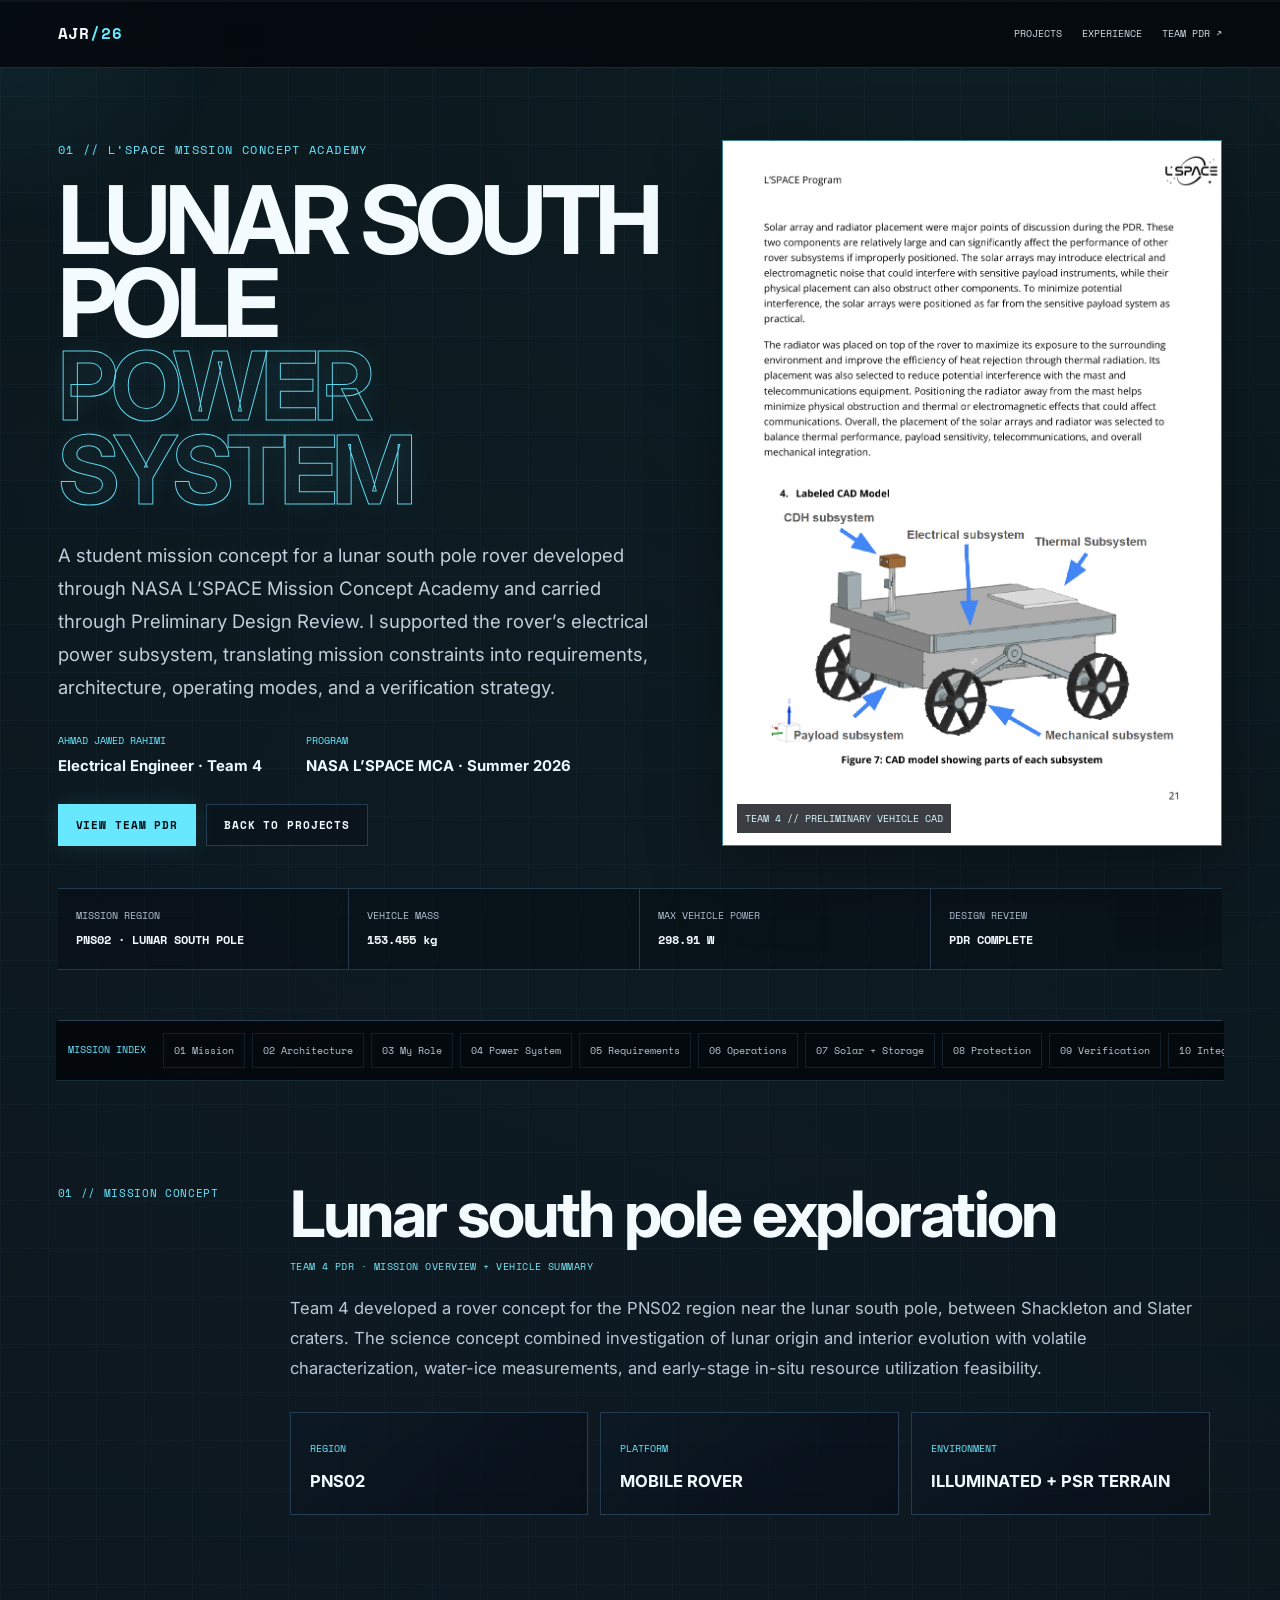
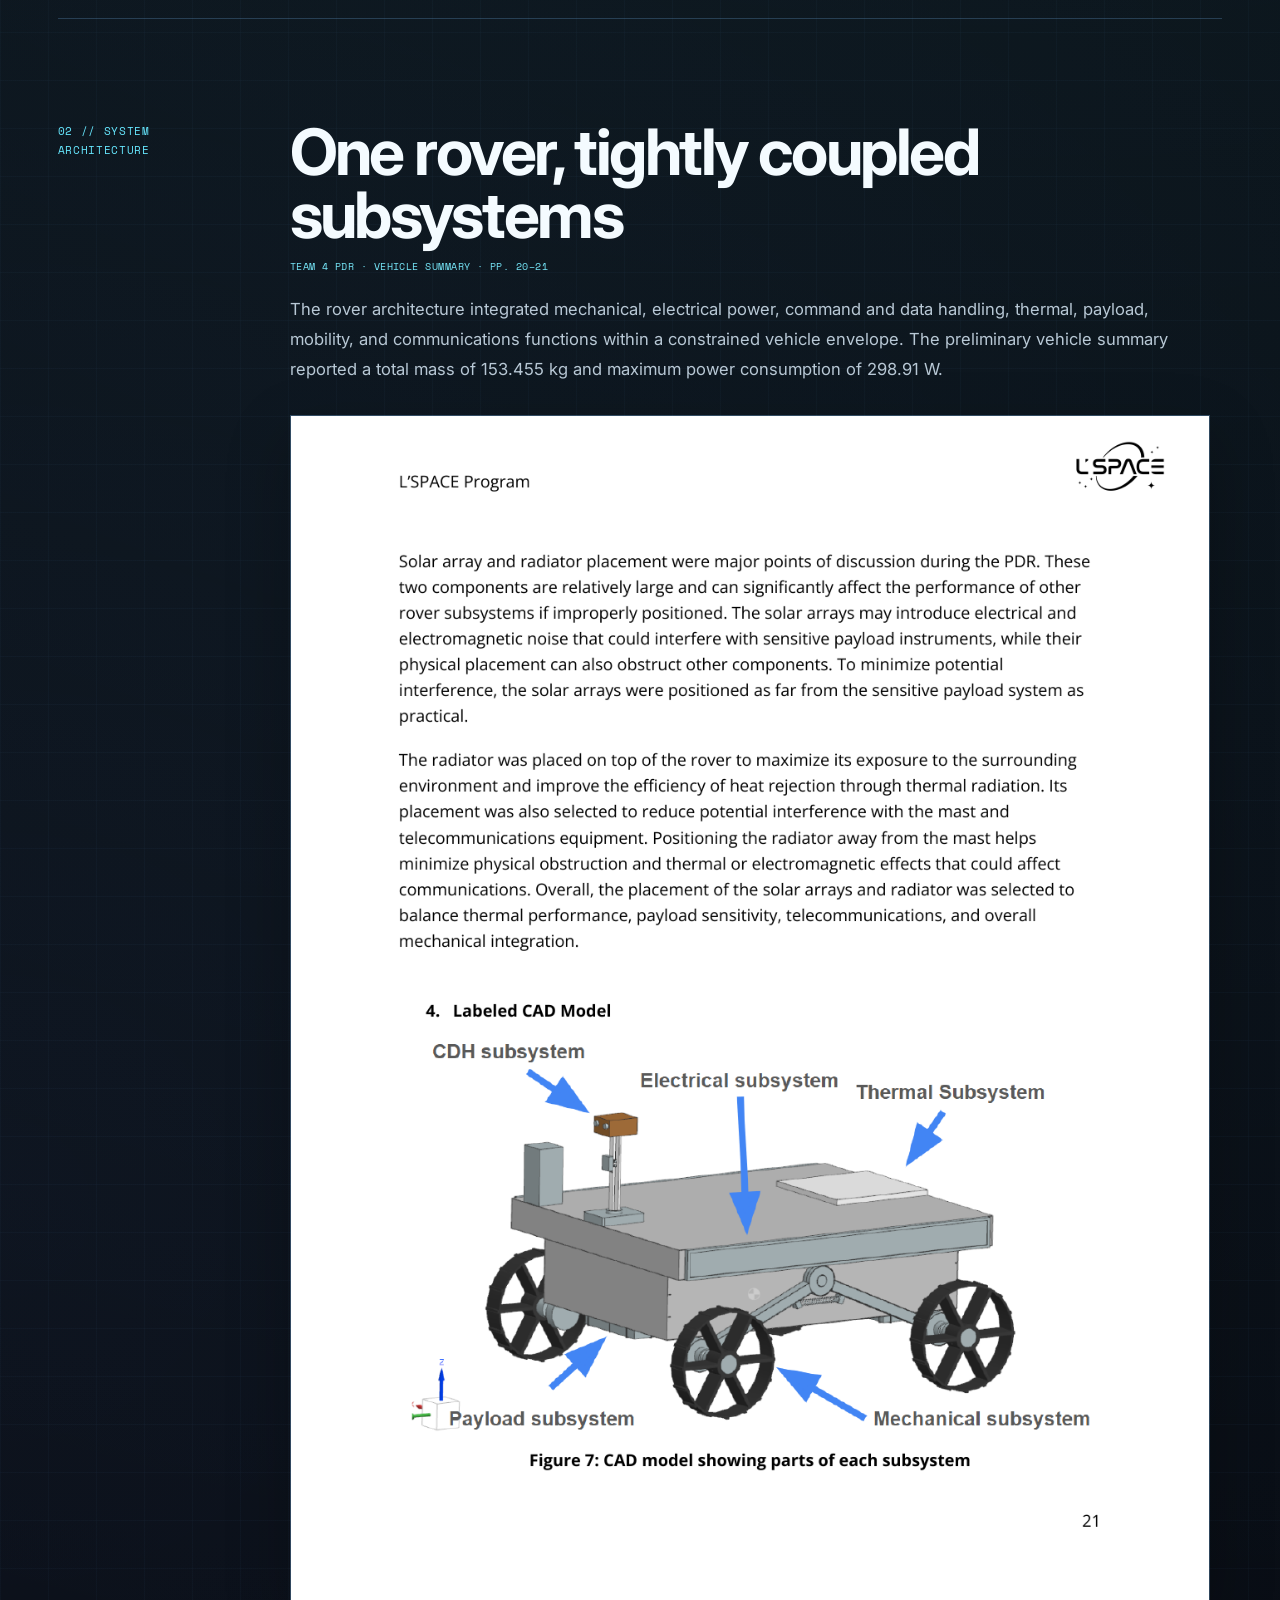
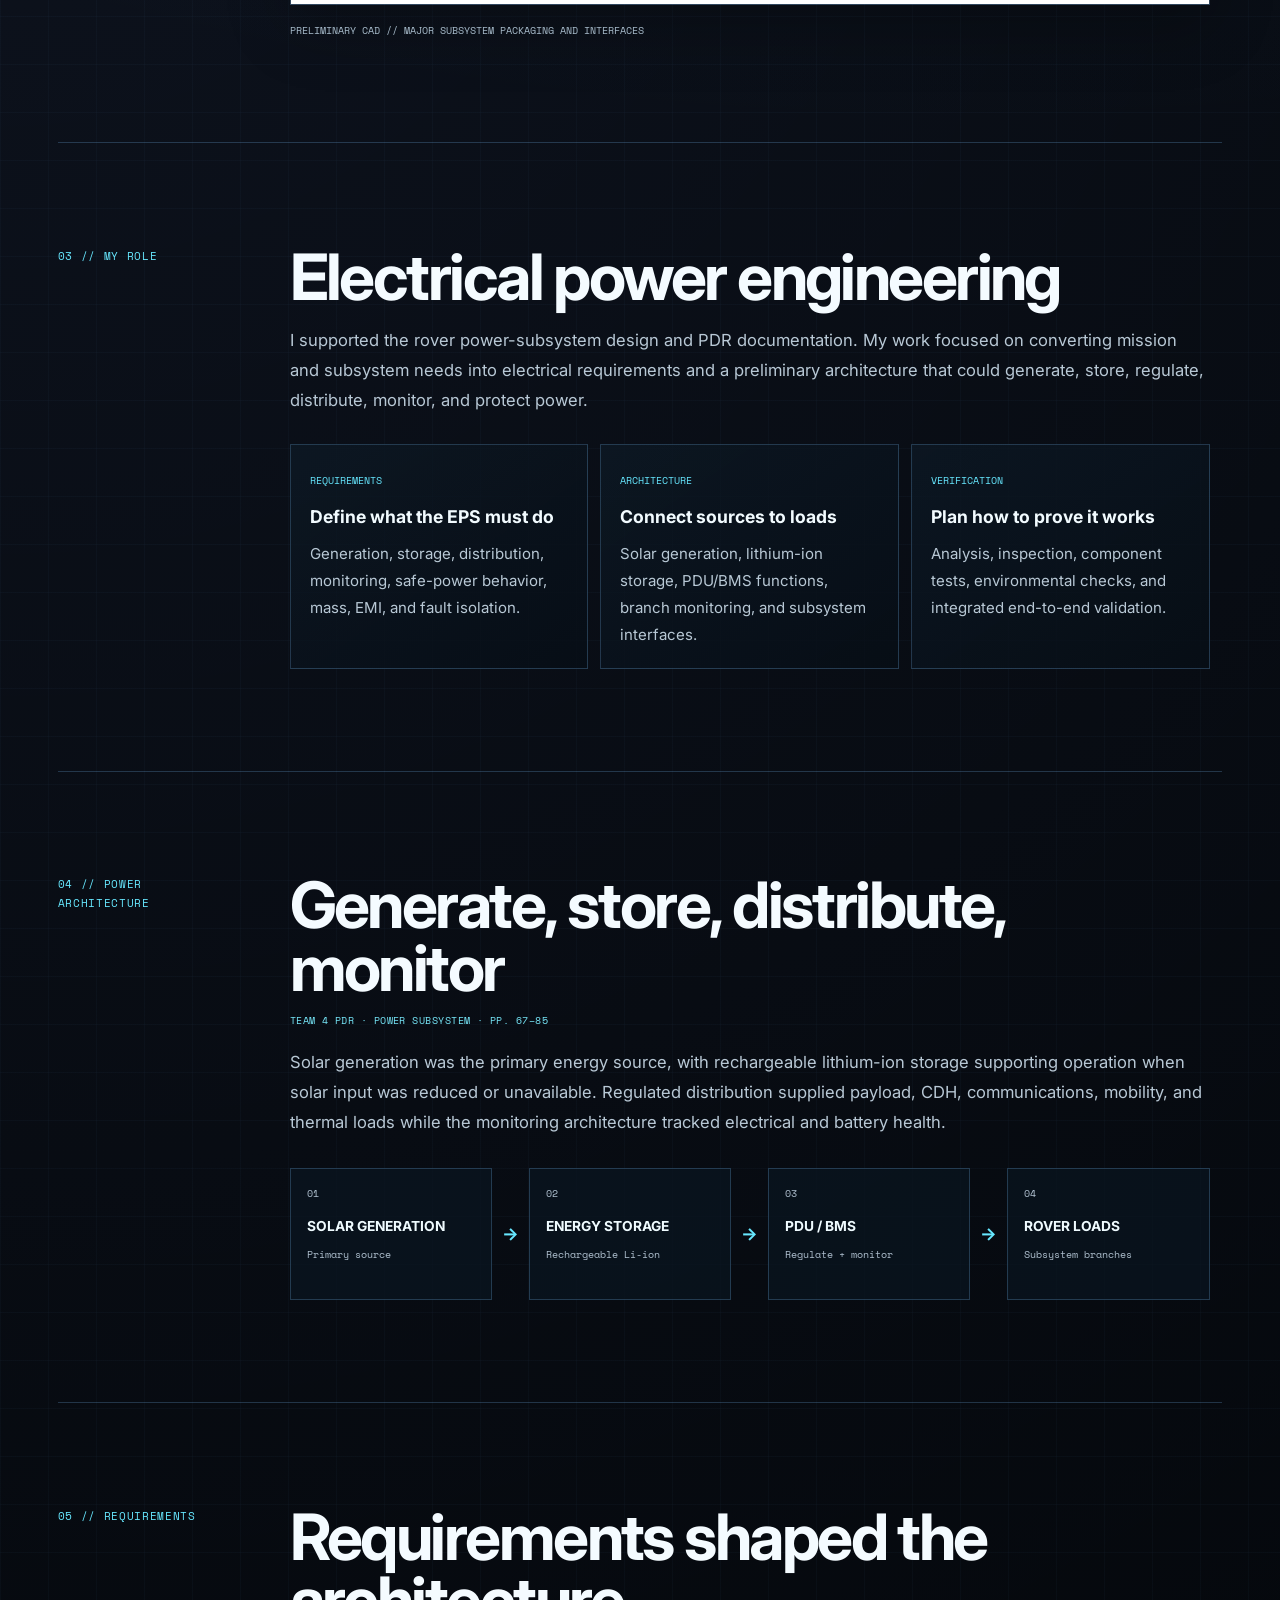
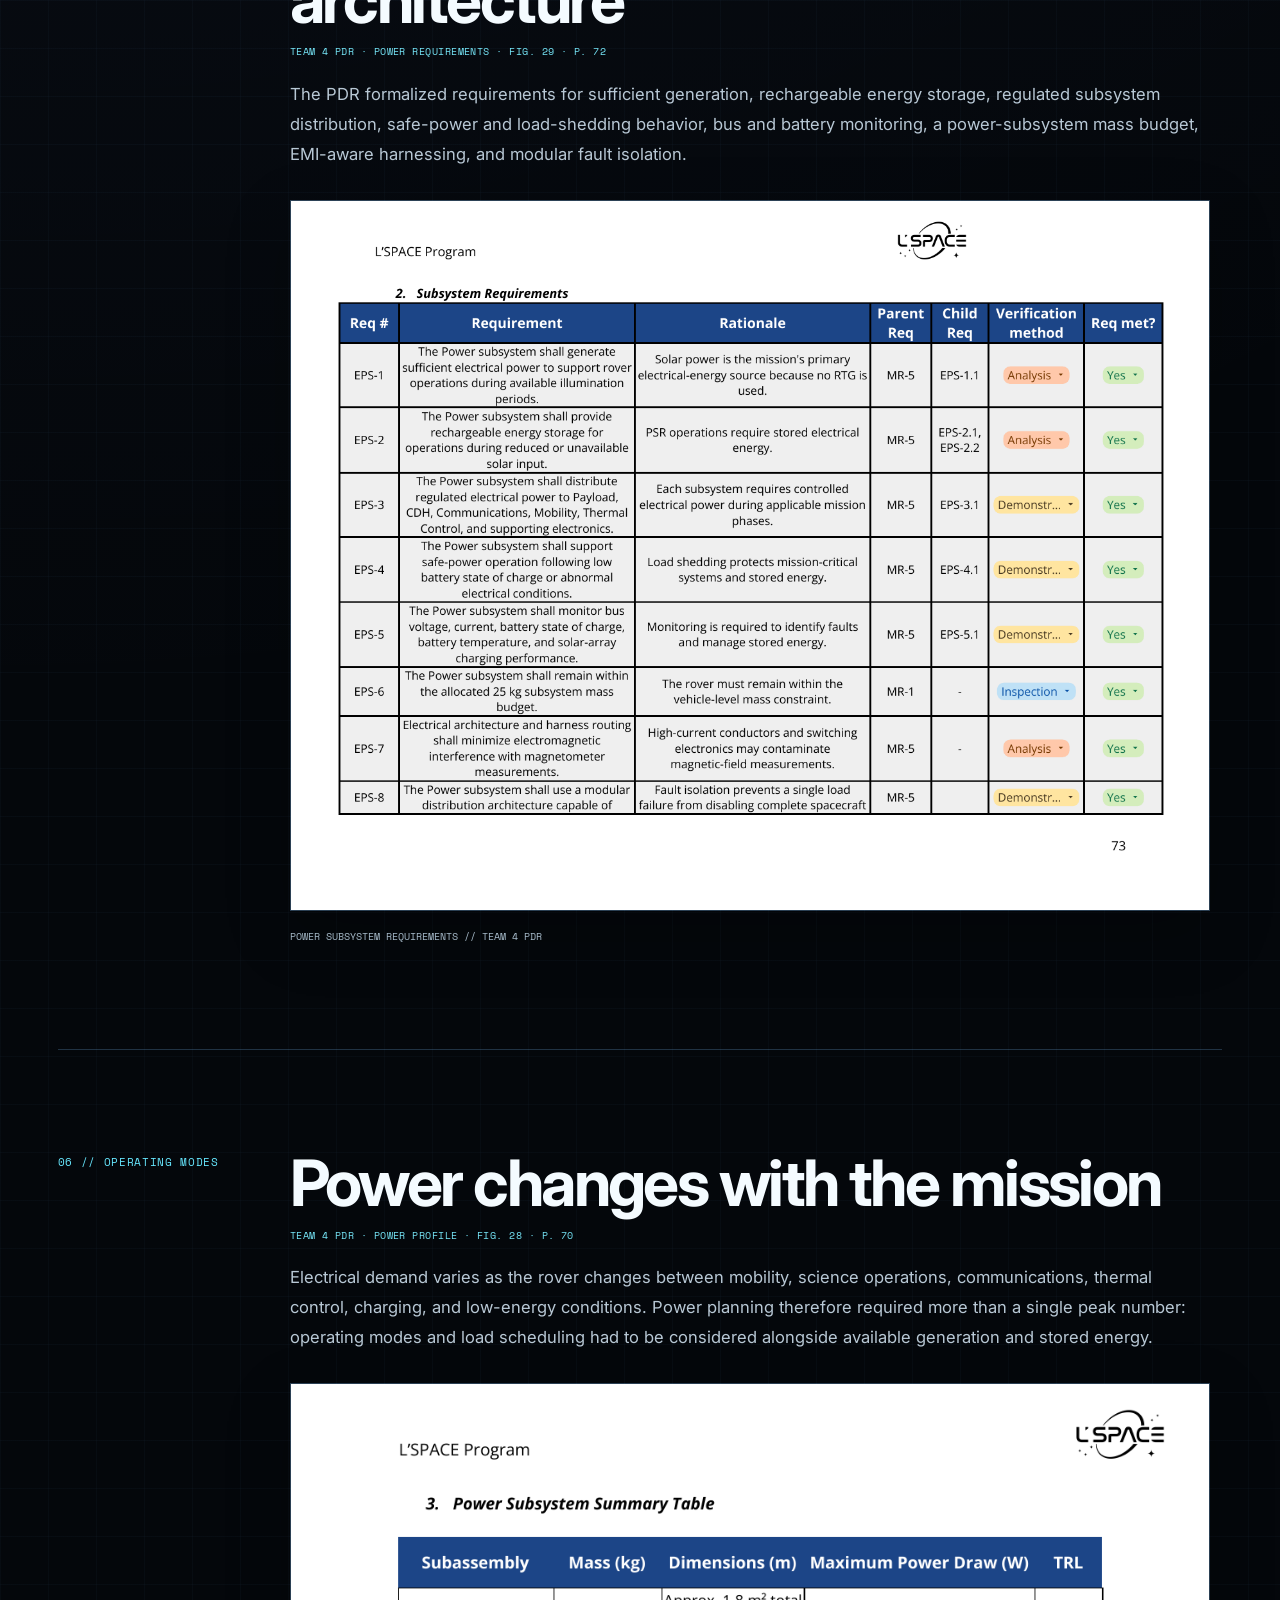
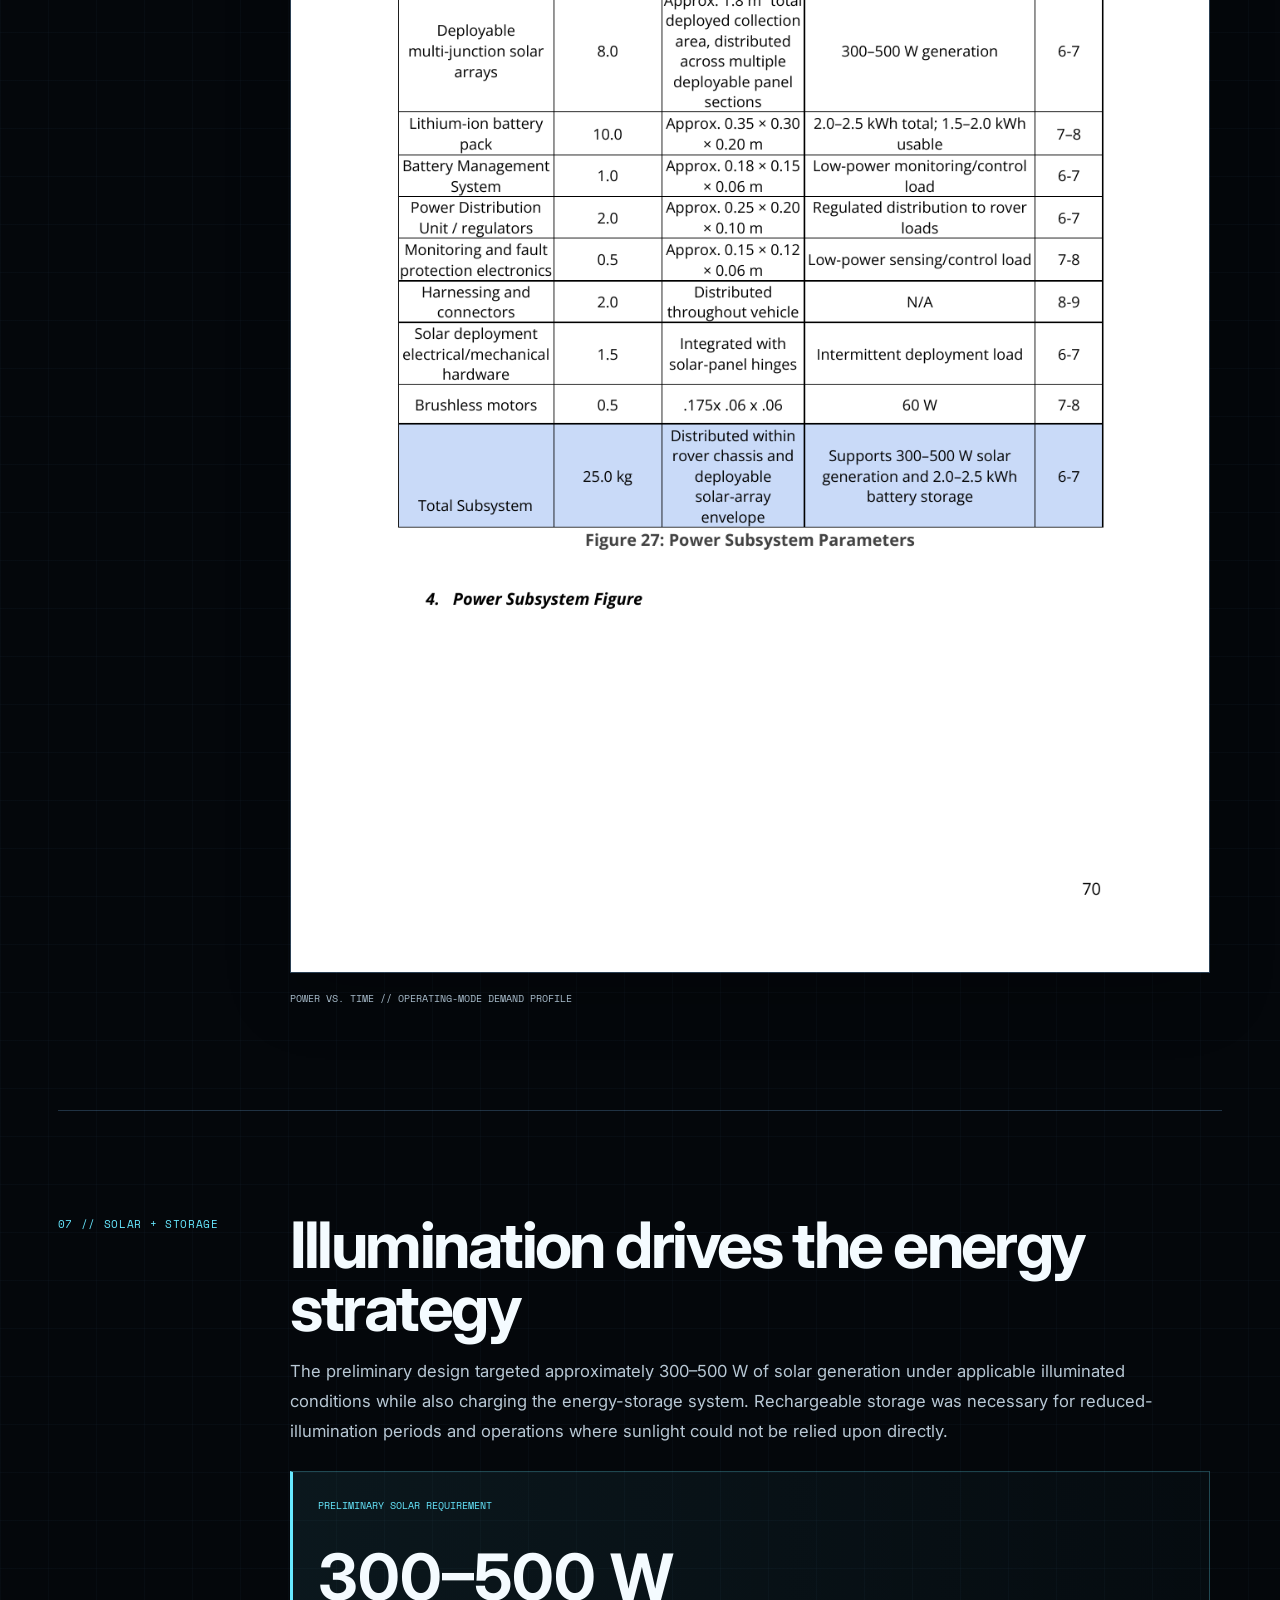
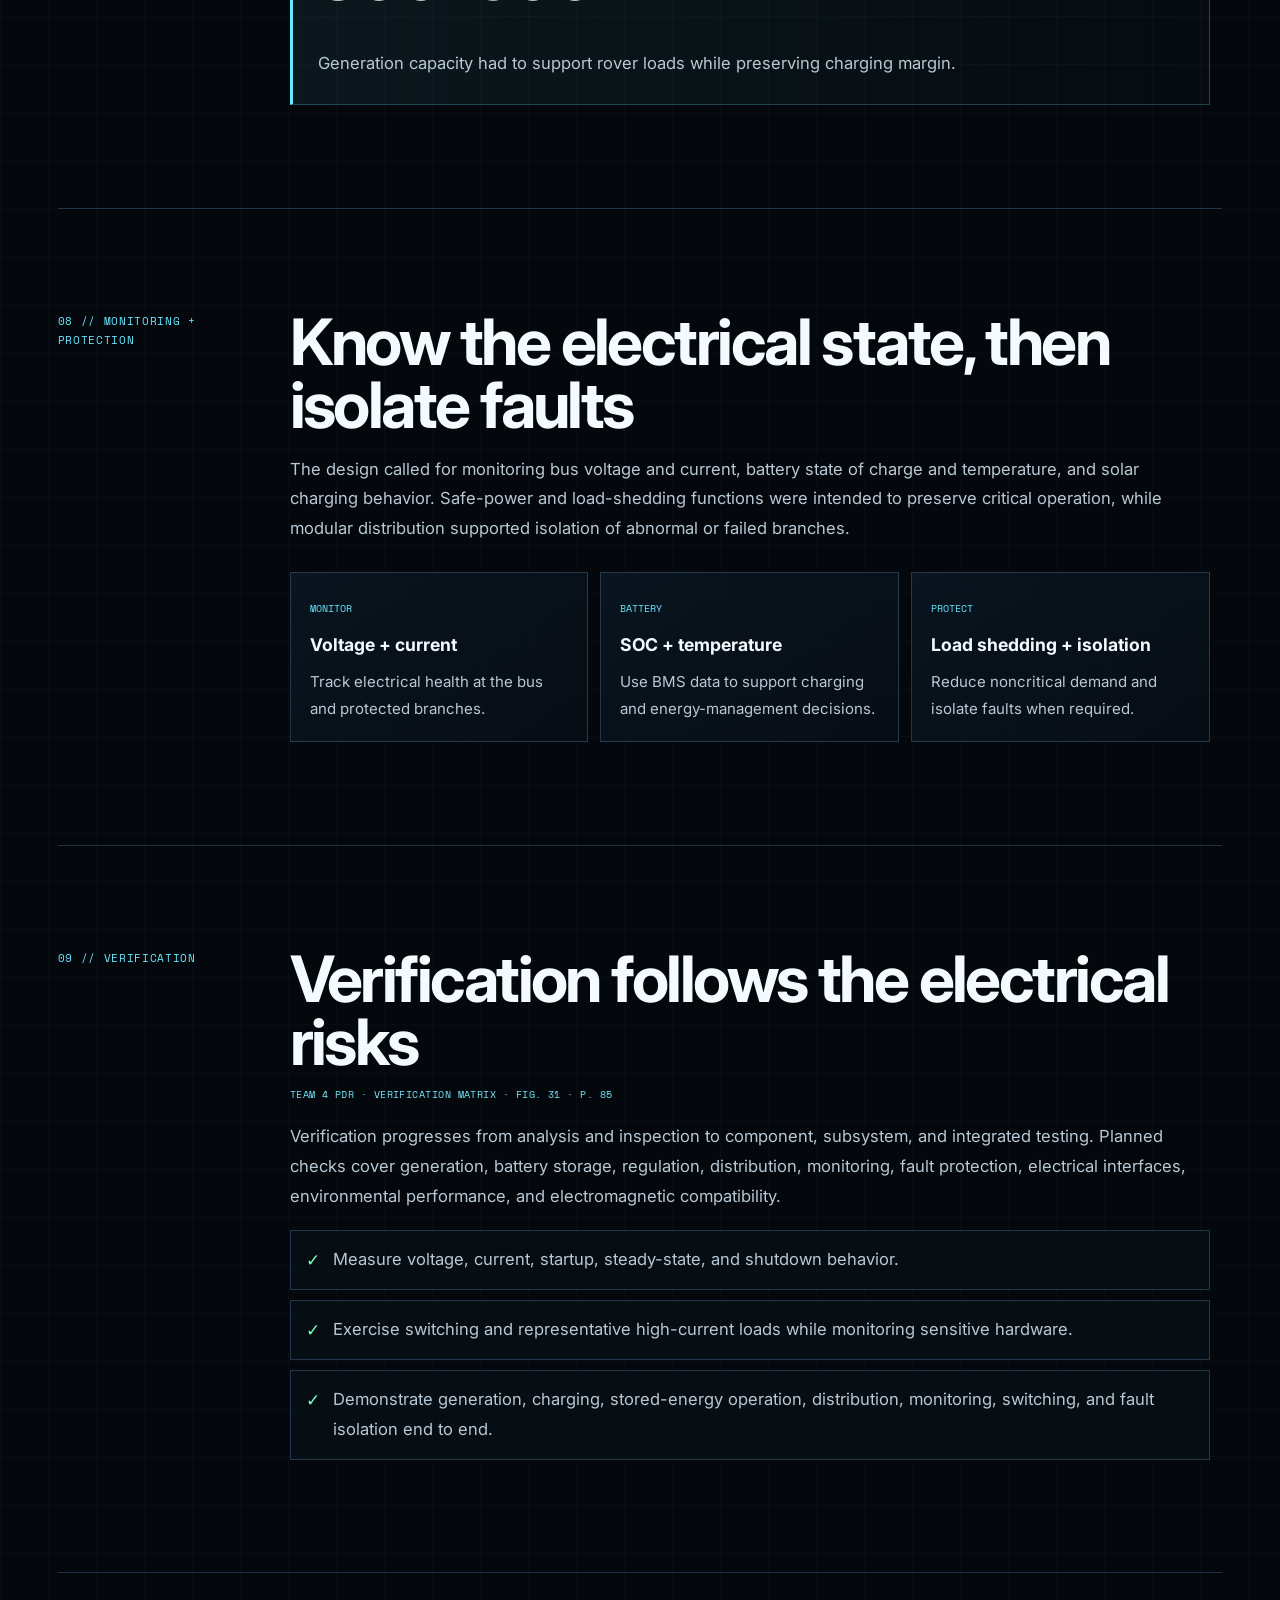
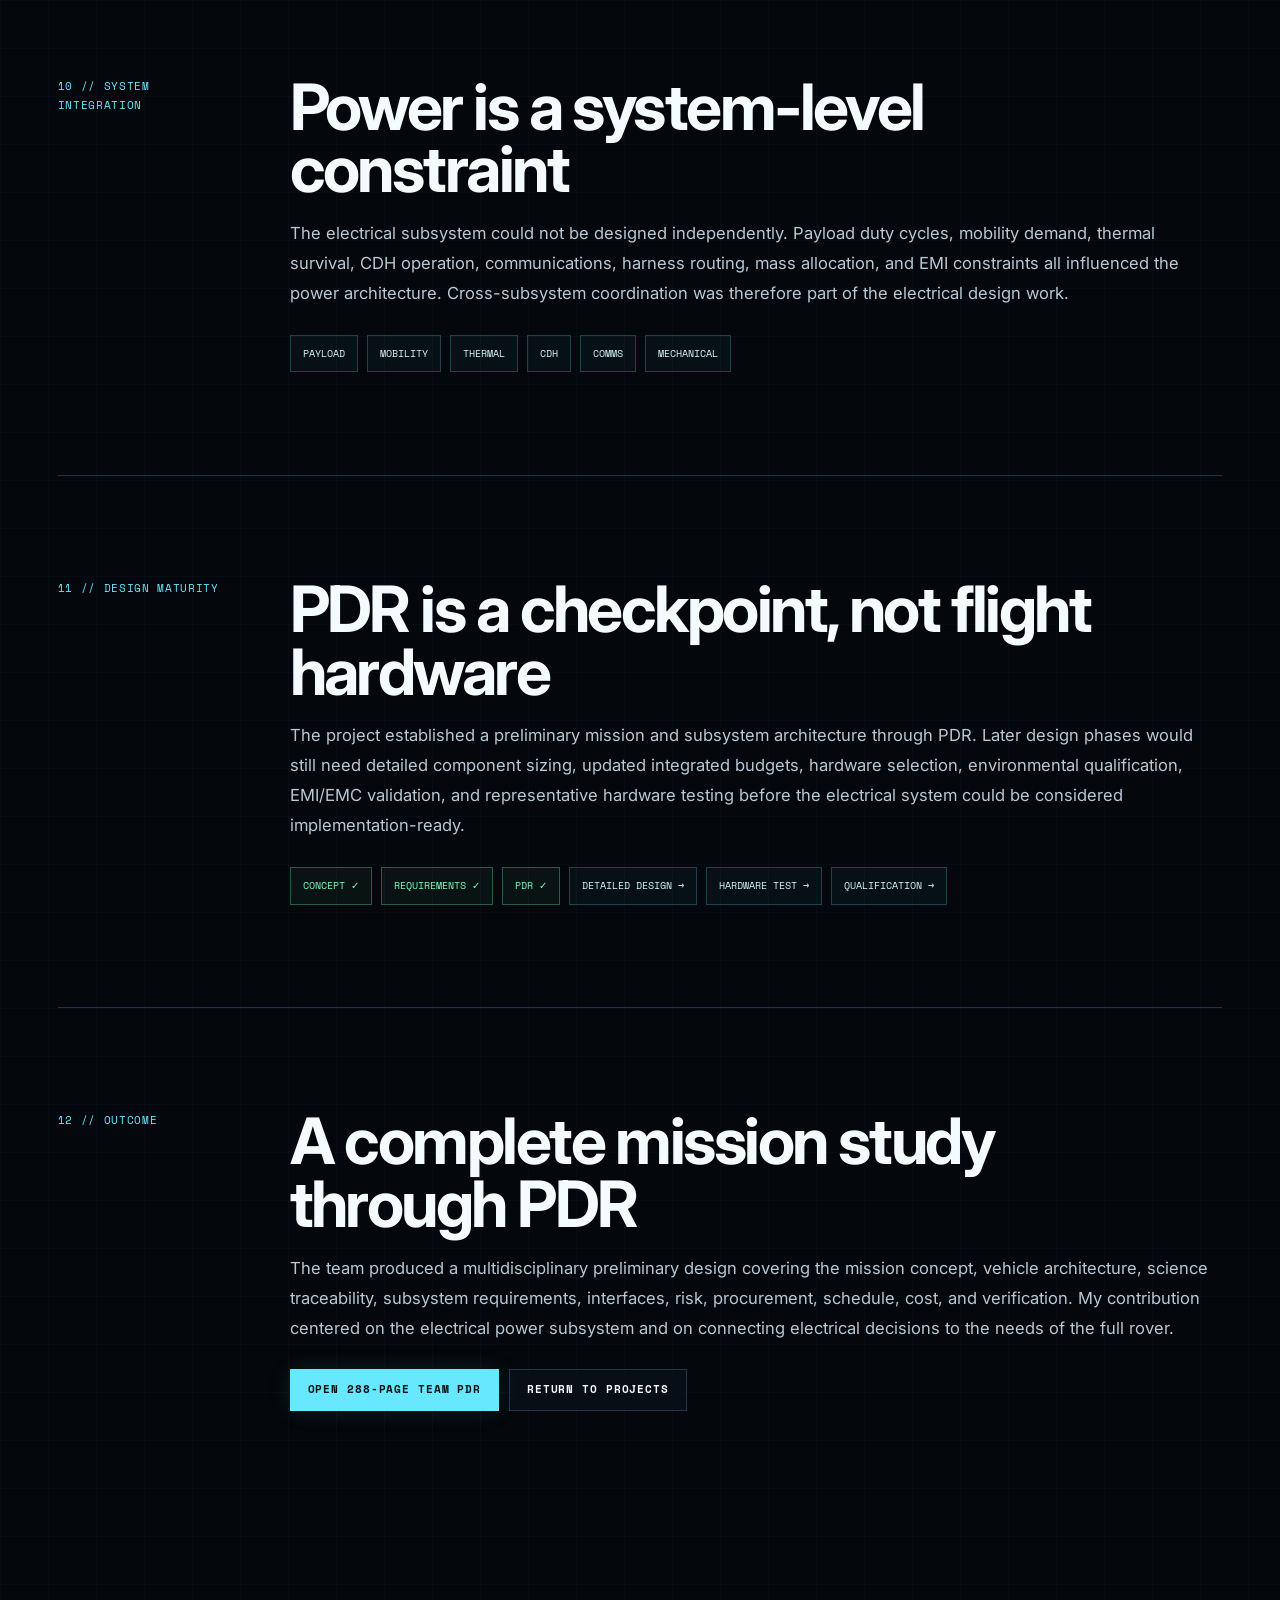
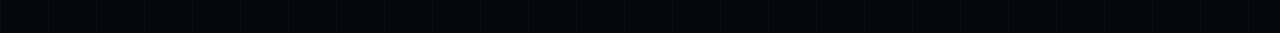
==== commit 8d87ee68: "Refresh portfolio design and LSPACE case study" ====
--- a/projects/lspace-power.html
+++ b/projects/lspace-power.html
@@ -1,150 +1,806 @@
 <!DOCTYPE html>
 <html lang="en">
+
 <head>
   <meta charset="UTF-8">
   <meta name="viewport" content="width=device-width, initial-scale=1.0">
+
   <link rel="preconnect" href="https://fonts.googleapis.com">
   <link rel="preconnect" href="https://fonts.gstatic.com" crossorigin>
-  <link href="https://fonts.googleapis.com/css2?family=Inter:wght@300;400;500;600;700;800&family=Space+Mono:wght@400;700&display=swap" rel="stylesheet">
+
+  <link
+    href="https://fonts.googleapis.com/css2?family=Inter:wght@400;500;600;700;800&family=Space+Mono:wght@400;700&display=swap"
+    rel="stylesheet"
+  >
+
   <link rel="stylesheet" href="../styles.css">
-  <title>Lunar Rover Power Subsystem | Ahmad Jawed Rahimi</title>
+
+  <title>Lunar South Pole Rover — Power Subsystem | Ahmad Jawed Rahimi</title>
+
+  <meta
+    name="description"
+    content="NASA L’SPACE Mission Concept Academy case study: electrical power-subsystem design for a lunar south pole rover concept."
+  >
 </head>
-<body>
+
+<body class="case-study-body">
+
+  <a class="skip-link" href="#case-main">
+    SKIP TO CASE STUDY
+  </a>
+
+  <div class="scroll-progress" aria-hidden="true">
+    <span></span>
+  </div>
+
   <div class="noise"></div>
   <div class="cursor-glow"></div>
 
-  <main class="case-page">
-    <a class="case-back" href="../index.html#projects">← RETURN TO BUILD ARCHIVE</a>
-
-    <header class="case-hero">
-      <p class="case-kicker">NASA L’SPACE // MISSION CONCEPT ACADEMY // SUMMER 2026</p>
-      <h1>LUNAR ROVER<br>POWER SUBSYSTEM</h1>
-      <p class="case-lead">
-        Electrical power-system engineering for a lunar south pole rover mission concept.
-        My focus included requirements, architecture, operating-mode analysis, solar generation,
-        lithium-ion storage, power distribution, monitoring, fault protection, procurement, and verification planning.
-      </p>
+
+  <header class="case-topbar">
+
+    <a href="../index.html" class="logo">
+      AJR<span>/26</span>
+    </a>
+
+    <div class="case-topbar-links">
+
+      <a href="../index.html#projects">
+        PROJECTS
+      </a>
+
+      <a href="../index.html#experience">
+        EXPERIENCE
+      </a>
+
+      <a
+        href="../assets/LSPACE_Team4_PDR.pdf"
+        target="_blank"
+        rel="noopener noreferrer"
+      >
+        TEAM PDR ↗
+      </a>
+
+    </div>
+
+  </header>
+
+
+  <main class="case-page" id="case-main">
+
+
+    <!-- ==========================================
+         CASE STUDY HERO
+    ========================================== -->
+
+    <header class="case-hero case-hero-updated">
+
+      <div class="case-hero-copy">
+
+        <p class="case-kicker">
+          01 // L’SPACE MISSION CONCEPT ACADEMY
+        </p>
+
+        <h1>
+          LUNAR SOUTH POLE
+          <br>
+          <span>POWER SYSTEM</span>
+        </h1>
+
+        <p class="case-lead">
+          A student mission concept for a lunar south pole rover developed through
+          NASA L’SPACE Mission Concept Academy and carried through Preliminary
+          Design Review. I supported the rover’s electrical power subsystem,
+          translating mission constraints into requirements, architecture,
+          operating modes, and a verification strategy.
+        </p>
+
+        <div class="case-role-line">
+
+          <div>
+            <span>AHMAD JAWED RAHIMI</span>
+            <strong>Electrical Engineer · Team 4</strong>
+          </div>
+
+          <div>
+            <span>PROGRAM</span>
+            <strong>NASA L’SPACE MCA · Summer 2026</strong>
+          </div>
+
+        </div>
+
+        <div class="case-actions">
+
+          <a
+            class="future-btn primary"
+            href="../assets/LSPACE_Team4_PDR.pdf"
+            target="_blank"
+            rel="noopener noreferrer"
+          >
+            VIEW TEAM PDR
+          </a>
+
+          <a
+            class="future-btn"
+            href="../index.html#projects"
+          >
+            BACK TO PROJECTS
+          </a>
+
+        </div>
+
+      </div>
+
+
+      <figure class="case-hero-media">
+
+        <img
+          src="../assets/lspace-rover-cad.png"
+          alt="Team 4 preliminary lunar rover CAD with major subsystems labeled"
+        >
+
+        <figcaption>
+          TEAM 4 // PRELIMINARY VEHICLE CAD
+        </figcaption>
+
+      </figure>
+
 
       <div class="case-meta">
-        <div><span>ROLE</span><strong>Electrical Engineer</strong></div>
-        <div><span>MISSION REGION</span><strong>PNS02 / Lunar South Pole</strong></div>
-        <div><span>VEHICLE MASS</span><strong>153.455 kg</strong></div>
-        <div><span>MAX POWER</span><strong>298.91 W</strong></div>
-      </div>
-
-      <div class="case-actions">
-        <a class="future-btn primary" href="../assets/LSPACE_Team4_PDR.pdf" target="_blank" rel="noopener noreferrer">VIEW TEAM PDR</a>
-        <a class="future-btn" href="../index.html#experience">VIEW EXPERIENCE</a>
-      </div>
+
+        <div>
+          <span>MISSION REGION</span>
+          <strong>PNS02 · LUNAR SOUTH POLE</strong>
+        </div>
+
+        <div>
+          <span>VEHICLE MASS</span>
+          <strong>153.455 kg</strong>
+        </div>
+
+        <div>
+          <span>MAX VEHICLE POWER</span>
+          <strong>298.91 W</strong>
+        </div>
+
+        <div>
+          <span>DESIGN REVIEW</span>
+          <strong>PDR COMPLETE</strong>
+        </div>
+
+      </div>
+
     </header>
 
-    <section class="case-section">
-      <div class="case-number">01 // MISSION</div>
-      <div class="case-body">
-        <h2>Mission Context</h2>
-        <p>
-          The team developed a rover concept for the PNS02 region near the lunar south pole.
-          The science concept combined lunar interior investigation with volatile characterization,
-          including water-ice mapping in permanently shadowed regions and early-stage ISRU feasibility.
-        </p>
-        <img class="case-image" src="../assets/lspace-rover-cad.png" alt="Labeled lunar rover CAD model showing major subsystems">
-        <p class="case-caption">TEAM PDR // LABELED ROVER CAD // ELECTRICAL, CDH, THERMAL, PAYLOAD, MECHANICAL</p>
-      </div>
-    </section>
-
-    <section class="case-section">
-      <div class="case-number">02 // MY ROLE</div>
-      <div class="case-body">
-        <h2>Electrical Power Engineering</h2>
-        <p>
-          I supported the rover Power Subsystem PDR, translating mission constraints into electrical requirements
-          and developing the subsystem concept across generation, storage, regulation, distribution, monitoring,
-          fault recovery, procurement, and verification.
-        </p>
-        <ul>
-          <li>Developed and refined power-subsystem requirements and verification approaches.</li>
-          <li>Supported solar-array and lithium-ion battery sizing and operating-mode reasoning.</li>
-          <li>Defined PDU/BMS monitoring, load management, safe-power, and fault-isolation functions.</li>
-          <li>Coordinated electrical interfaces with payload, mobility, thermal, and CDH loads.</li>
+
+    <!-- ==========================================
+         STICKY MISSION INDEX
+    ========================================== -->
+
+    <nav class="case-toc" aria-label="Case study sections">
+
+      <span>MISSION INDEX</span>
+
+      <a href="#mission">01 Mission</a>
+      <a href="#architecture">02 Architecture</a>
+      <a href="#role">03 My Role</a>
+      <a href="#power">04 Power System</a>
+      <a href="#requirements">05 Requirements</a>
+      <a href="#operations">06 Operations</a>
+      <a href="#storage">07 Solar + Storage</a>
+      <a href="#protection">08 Protection</a>
+      <a href="#verification">09 Verification</a>
+      <a href="#integration">10 Integration</a>
+      <a href="#maturity">11 Next Steps</a>
+      <a href="#outcome">12 Outcome</a>
+
+    </nav>
+
+
+    <!-- ==========================================
+         01 MISSION
+    ========================================== -->
+
+    <section class="case-section" id="mission">
+
+      <div class="case-number">
+        01 // MISSION CONCEPT
+      </div>
+
+      <div class="case-body">
+
+        <h2>
+          Lunar south pole exploration
+        </h2>
+
+        <p class="case-source">
+          TEAM 4 PDR · MISSION OVERVIEW + VEHICLE SUMMARY
+        </p>
+
+        <p>
+          Team 4 developed a rover concept for the PNS02 region near the lunar
+          south pole, between Shackleton and Slater craters. The science concept
+          combined investigation of lunar origin and interior evolution with
+          volatile characterization, water-ice measurements, and early-stage
+          in-situ resource utilization feasibility.
+        </p>
+
+        <div class="case-stat-grid">
+
+          <div>
+            <span>REGION</span>
+            <strong>PNS02</strong>
+          </div>
+
+          <div>
+            <span>PLATFORM</span>
+            <strong>MOBILE ROVER</strong>
+          </div>
+
+          <div>
+            <span>ENVIRONMENT</span>
+            <strong>ILLUMINATED + PSR TERRAIN</strong>
+          </div>
+
+        </div>
+
+      </div>
+
+    </section>
+
+
+    <!-- ==========================================
+         02 ARCHITECTURE
+    ========================================== -->
+
+    <section class="case-section" id="architecture">
+
+      <div class="case-number">
+        02 // SYSTEM ARCHITECTURE
+      </div>
+
+      <div class="case-body">
+
+        <h2>
+          One rover, tightly coupled subsystems
+        </h2>
+
+        <p class="case-source">
+          TEAM 4 PDR · VEHICLE SUMMARY · PP. 20–21
+        </p>
+
+        <p>
+          The rover architecture integrated mechanical, electrical power,
+          command and data handling, thermal, payload, mobility, and
+          communications functions within a constrained vehicle envelope.
+          The preliminary vehicle summary reported a total mass of 153.455 kg
+          and maximum power consumption of 298.91 W.
+        </p>
+
+        <img
+          class="case-image"
+          src="../assets/lspace-rover-cad.png"
+          alt="Labeled lunar rover CAD model showing major Team 4 subsystems"
+        >
+
+        <p class="case-caption">
+          PRELIMINARY CAD // MAJOR SUBSYSTEM PACKAGING AND INTERFACES
+        </p>
+
+      </div>
+
+    </section>
+
+
+    <!-- ==========================================
+         03 MY ROLE
+    ========================================== -->
+
+    <section class="case-section" id="role">
+
+      <div class="case-number">
+        03 // MY ROLE
+      </div>
+
+      <div class="case-body">
+
+        <h2>
+          Electrical power engineering
+        </h2>
+
+        <p>
+          I supported the rover power-subsystem design and PDR documentation.
+          My work focused on converting mission and subsystem needs into
+          electrical requirements and a preliminary architecture that could
+          generate, store, regulate, distribute, monitor, and protect power.
+        </p>
+
+        <div class="case-feature-grid">
+
+          <article>
+            <span>REQUIREMENTS</span>
+            <h3>Define what the EPS must do</h3>
+            <p>
+              Generation, storage, distribution, monitoring,
+              safe-power behavior, mass, EMI, and fault isolation.
+            </p>
+          </article>
+
+          <article>
+            <span>ARCHITECTURE</span>
+            <h3>Connect sources to loads</h3>
+            <p>
+              Solar generation, lithium-ion storage, PDU/BMS functions,
+              branch monitoring, and subsystem interfaces.
+            </p>
+          </article>
+
+          <article>
+            <span>VERIFICATION</span>
+            <h3>Plan how to prove it works</h3>
+            <p>
+              Analysis, inspection, component tests, environmental checks,
+              and integrated end-to-end validation.
+            </p>
+          </article>
+
+        </div>
+
+      </div>
+
+    </section>
+
+
+    <!-- ==========================================
+         04 POWER ARCHITECTURE
+    ========================================== -->
+
+    <section class="case-section" id="power">
+
+      <div class="case-number">
+        04 // POWER ARCHITECTURE
+      </div>
+
+      <div class="case-body">
+
+        <h2>
+          Generate, store, distribute, monitor
+        </h2>
+
+        <p class="case-source">
+          TEAM 4 PDR · POWER SUBSYSTEM · PP. 67–85
+        </p>
+
+        <p>
+          Solar generation was the primary energy source, with rechargeable
+          lithium-ion storage supporting operation when solar input was reduced
+          or unavailable. Regulated distribution supplied payload, CDH,
+          communications, mobility, and thermal loads while the monitoring
+          architecture tracked electrical and battery health.
+        </p>
+
+        <div class="case-flow">
+
+          <div>
+            <span>01</span>
+            <strong>SOLAR GENERATION</strong>
+            <small>Primary source</small>
+          </div>
+
+          <b>→</b>
+
+          <div>
+            <span>02</span>
+            <strong>ENERGY STORAGE</strong>
+            <small>Rechargeable Li-ion</small>
+          </div>
+
+          <b>→</b>
+
+          <div>
+            <span>03</span>
+            <strong>PDU / BMS</strong>
+            <small>Regulate + monitor</small>
+          </div>
+
+          <b>→</b>
+
+          <div>
+            <span>04</span>
+            <strong>ROVER LOADS</strong>
+            <small>Subsystem branches</small>
+          </div>
+
+        </div>
+
+      </div>
+
+    </section>
+
+
+    <!-- ==========================================
+         05 REQUIREMENTS
+    ========================================== -->
+
+    <section class="case-section" id="requirements">
+
+      <div class="case-number">
+        05 // REQUIREMENTS
+      </div>
+
+      <div class="case-body">
+
+        <h2>
+          Requirements shaped the architecture
+        </h2>
+
+        <p class="case-source">
+          TEAM 4 PDR · POWER REQUIREMENTS · FIG. 29 · P. 72
+        </p>
+
+        <p>
+          The PDR formalized requirements for sufficient generation,
+          rechargeable energy storage, regulated subsystem distribution,
+          safe-power and load-shedding behavior, bus and battery monitoring,
+          a power-subsystem mass budget, EMI-aware harnessing, and modular
+          fault isolation.
+        </p>
+
+        <img
+          class="case-image"
+          src="../assets/lspace-power-requirements.png"
+          alt="Power subsystem requirements table from the Team 4 PDR"
+        >
+
+        <p class="case-caption">
+          POWER SUBSYSTEM REQUIREMENTS // TEAM 4 PDR
+        </p>
+
+      </div>
+
+    </section>
+
+
+    <!-- ==========================================
+         06 OPERATING MODES
+    ========================================== -->
+
+    <section class="case-section" id="operations">
+
+      <div class="case-number">
+        06 // OPERATING MODES
+      </div>
+
+      <div class="case-body">
+
+        <h2>
+          Power changes with the mission
+        </h2>
+
+        <p class="case-source">
+          TEAM 4 PDR · POWER PROFILE · FIG. 28 · P. 70
+        </p>
+
+        <p>
+          Electrical demand varies as the rover changes between mobility,
+          science operations, communications, thermal control, charging,
+          and low-energy conditions. Power planning therefore required more
+          than a single peak number: operating modes and load scheduling had
+          to be considered alongside available generation and stored energy.
+        </p>
+
+        <img
+          class="case-image"
+          src="../assets/lspace-power-profile.png"
+          alt="Power versus time chart from the Team 4 PDR"
+        >
+
+        <p class="case-caption">
+          POWER VS. TIME // OPERATING-MODE DEMAND PROFILE
+        </p>
+
+      </div>
+
+    </section>
+
+
+    <!-- ==========================================
+         07 SOLAR + STORAGE
+    ========================================== -->
+
+    <section class="case-section" id="storage">
+
+      <div class="case-number">
+        07 // SOLAR + STORAGE
+      </div>
+
+      <div class="case-body">
+
+        <h2>
+          Illumination drives the energy strategy
+        </h2>
+
+        <p>
+          The preliminary design targeted approximately 300–500 W of solar
+          generation under applicable illuminated conditions while also
+          charging the energy-storage system. Rechargeable storage was necessary
+          for reduced-illumination periods and operations where sunlight could
+          not be relied upon directly.
+        </p>
+
+        <div class="case-callout">
+
+          <span>PRELIMINARY SOLAR REQUIREMENT</span>
+
+          <strong>300–500 W</strong>
+
+          <p>
+            Generation capacity had to support rover loads while preserving
+            charging margin.
+          </p>
+
+        </div>
+
+      </div>
+
+    </section>
+
+
+    <!-- ==========================================
+         08 MONITORING + PROTECTION
+    ========================================== -->
+
+    <section class="case-section" id="protection">
+
+      <div class="case-number">
+        08 // MONITORING + PROTECTION
+      </div>
+
+      <div class="case-body">
+
+        <h2>
+          Know the electrical state, then isolate faults
+        </h2>
+
+        <p>
+          The design called for monitoring bus voltage and current, battery
+          state of charge and temperature, and solar charging behavior.
+          Safe-power and load-shedding functions were intended to preserve
+          critical operation, while modular distribution supported isolation
+          of abnormal or failed branches.
+        </p>
+
+        <div class="case-feature-grid">
+
+          <article>
+            <span>MONITOR</span>
+            <h3>Voltage + current</h3>
+            <p>
+              Track electrical health at the bus and protected branches.
+            </p>
+          </article>
+
+          <article>
+            <span>BATTERY</span>
+            <h3>SOC + temperature</h3>
+            <p>
+              Use BMS data to support charging and energy-management decisions.
+            </p>
+          </article>
+
+          <article>
+            <span>PROTECT</span>
+            <h3>Load shedding + isolation</h3>
+            <p>
+              Reduce noncritical demand and isolate faults when required.
+            </p>
+          </article>
+
+        </div>
+
+      </div>
+
+    </section>
+
+
+    <!-- ==========================================
+         09 VERIFICATION
+    ========================================== -->
+
+    <section class="case-section" id="verification">
+
+      <div class="case-number">
+        09 // VERIFICATION
+      </div>
+
+      <div class="case-body">
+
+        <h2>
+          Verification follows the electrical risks
+        </h2>
+
+        <p class="case-source">
+          TEAM 4 PDR · VERIFICATION MATRIX · FIG. 31 · P. 85
+        </p>
+
+        <p>
+          Verification progresses from analysis and inspection to component,
+          subsystem, and integrated testing. Planned checks cover generation,
+          battery storage, regulation, distribution, monitoring, fault
+          protection, electrical interfaces, environmental performance,
+          and electromagnetic compatibility.
+        </p>
+
+        <ul class="case-checklist">
+
+          <li>
+            Measure voltage, current, startup, steady-state, and shutdown behavior.
+          </li>
+
+          <li>
+            Exercise switching and representative high-current loads while
+            monitoring sensitive hardware.
+          </li>
+
+          <li>
+            Demonstrate generation, charging, stored-energy operation,
+            distribution, monitoring, switching, and fault isolation end to end.
+          </li>
+
         </ul>
-      </div>
-    </section>
-
-    <section class="case-section">
-      <div class="case-number">03 // ARCHITECTURE</div>
-      <div class="case-body">
-        <h2>Generation, Storage &amp; Distribution</h2>
-        <p>
-          The baseline architecture used solar generation as the primary energy source and rechargeable storage
-          to support operations during reduced illumination and permanently shadowed-region traverses.
-          The design also required regulated power distribution to rover subsystems and electrical monitoring for fault detection and energy management.
-        </p>
-        <div class="case-callout">
-          Solar-array generation requirement: approximately <strong>300–500 W</strong> under applicable illuminated operating conditions.
-        </div>
-      </div>
-    </section>
-
-    <section class="case-section">
-      <div class="case-number">04 // REQUIREMENTS</div>
-      <div class="case-body">
-        <h2>Power Requirements</h2>
-        <p>
-          The PDR formalized requirements for generation, rechargeable storage, regulated distribution,
-          safe-power behavior, health monitoring, electromagnetic compatibility, subsystem mass, and modular fault isolation.
-        </p>
-        <img class="case-image" src="../assets/lspace-power-requirements.png" alt="Power subsystem requirements table from team PDR">
-        <p class="case-caption">TEAM PDR // POWER SUBSYSTEM REQUIREMENTS</p>
-      </div>
-    </section>
-
-    <section class="case-section">
-      <div class="case-number">05 // OPERATIONS</div>
-      <div class="case-body">
-        <h2>Operating Modes &amp; Power Budget</h2>
-        <p>
-          Power planning considered changing rover demand across mobility, science, thermal control,
-          communications, charging, and PSR operations. The mission concept required strategic load scheduling
-          because solar availability, thermal survival, and science operations compete for limited energy.
-        </p>
-        <img class="case-image" src="../assets/lspace-power-profile.png" alt="Power versus time chart from team PDR">
-        <p class="case-caption">TEAM PDR // POWER VS. TIME PROFILE</p>
-      </div>
-    </section>
-
-    <section class="case-section">
-      <div class="case-number">06 // VERIFICATION</div>
-      <div class="case-body">
-        <h2>Verification Strategy</h2>
-        <p>
-          Verification progresses from analysis and inspection to component, subsystem, and integrated testing.
-          Planned checks cover photovoltaic generation, battery storage, regulation, distribution, monitoring,
-          fault protection, electrical interfaces, environmental performance, and electromagnetic compatibility.
-        </p>
-        <ul>
-          <li>Measure voltage, current, startup behavior, steady-state power, and shutdown behavior on protected branches.</li>
-          <li>Exercise representative high-current and switching loads while monitoring sensitive instrumentation for interference.</li>
-          <li>Demonstrate end-to-end generation, charging, stored-energy operation, regulation, monitoring, switching, and fault isolation.</li>
-        </ul>
-      </div>
-    </section>
-
-    <section class="case-section">
-      <div class="case-number">07 // DELIVERABLE</div>
-      <div class="case-body">
-        <h2>Preliminary Design Review</h2>
-        <p>
-          The final team PDR documents the complete mission concept across science, mechanical, power, CDH,
-          thermal, payload, interfaces, risk management, schedule, cost, and verification planning.
-        </p>
+
+      </div>
+
+    </section>
+
+
+    <!-- ==========================================
+         10 SYSTEM INTEGRATION
+    ========================================== -->
+
+    <section class="case-section" id="integration">
+
+      <div class="case-number">
+        10 // SYSTEM INTEGRATION
+      </div>
+
+      <div class="case-body">
+
+        <h2>
+          Power is a system-level constraint
+        </h2>
+
+        <p>
+          The electrical subsystem could not be designed independently.
+          Payload duty cycles, mobility demand, thermal survival, CDH operation,
+          communications, harness routing, mass allocation, and EMI constraints
+          all influenced the power architecture. Cross-subsystem coordination
+          was therefore part of the electrical design work.
+        </p>
+
+        <div
+          class="integration-cloud"
+          aria-label="Power subsystem interfaces"
+        >
+          <span>PAYLOAD</span>
+          <span>MOBILITY</span>
+          <span>THERMAL</span>
+          <span>CDH</span>
+          <span>COMMS</span>
+          <span>MECHANICAL</span>
+        </div>
+
+      </div>
+
+    </section>
+
+
+    <!-- ==========================================
+         11 DESIGN MATURITY
+    ========================================== -->
+
+    <section class="case-section" id="maturity">
+
+      <div class="case-number">
+        11 // DESIGN MATURITY
+      </div>
+
+      <div class="case-body">
+
+        <h2>
+          PDR is a checkpoint, not flight hardware
+        </h2>
+
+        <p>
+          The project established a preliminary mission and subsystem
+          architecture through PDR. Later design phases would still need
+          detailed component sizing, updated integrated budgets, hardware
+          selection, environmental qualification, EMI/EMC validation,
+          and representative hardware testing before the electrical system
+          could be considered implementation-ready.
+        </p>
+
+        <div class="case-maturity">
+
+          <span class="done">CONCEPT ✓</span>
+          <span class="done">REQUIREMENTS ✓</span>
+          <span class="done">PDR ✓</span>
+          <span>DETAILED DESIGN →</span>
+          <span>HARDWARE TEST →</span>
+          <span>QUALIFICATION →</span>
+
+        </div>
+
+      </div>
+
+    </section>
+
+
+    <!-- ==========================================
+         12 OUTCOME
+    ========================================== -->
+
+    <section class="case-section case-section-final" id="outcome">
+
+      <div class="case-number">
+        12 // OUTCOME
+      </div>
+
+      <div class="case-body">
+
+        <h2>
+          A complete mission study through PDR
+        </h2>
+
+        <p>
+          The team produced a multidisciplinary preliminary design covering the
+          mission concept, vehicle architecture, science traceability, subsystem
+          requirements, interfaces, risk, procurement, schedule, cost, and
+          verification. My contribution centered on the electrical power
+          subsystem and on connecting electrical decisions to the needs
+          of the full rover.
+        </p>
+
         <div class="case-actions">
-          <a class="future-btn primary" href="../assets/LSPACE_Team4_PDR.pdf" target="_blank" rel="noopener noreferrer">OPEN 288-PAGE TEAM PDR</a>
-          <a class="future-btn" href="../index.html#projects">BACK TO PROJECTS</a>
-        </div>
-      </div>
-    </section>
+
+          <a
+            class="future-btn primary"
+            href="../assets/LSPACE_Team4_PDR.pdf"
+            target="_blank"
+            rel="noopener noreferrer"
+          >
+            OPEN 288-PAGE TEAM PDR
+          </a>
+
+          <a
+            class="future-btn"
+            href="../index.html#projects"
+          >
+            RETURN TO PROJECTS
+          </a>
+
+        </div>
+
+      </div>
+
+    </section>
+
+
   </main>
 
+
+  <button
+    class="back-to-top"
+    id="backToTop"
+    type="button"
+    aria-label="Back to top"
+  >
+    ↑
+  </button>
+
+
   <script src="../script.js"></script>
+
 </body>
+
 </html>
--- a/styles.css
+++ b/styles.css
@@ -2497,12 +2497,19 @@
 .featured-project {
   position: relative;
   margin-top: 55px;
-  padding: 32px;
+  margin-bottom: 42px;
+  padding: 34px;
   overflow: hidden;
-  border: 1px solid var(--line-strong);
-  background:
-    linear-gradient(145deg, rgba(12, 24, 34, .94), rgba(7, 12, 19, .86));
-  box-shadow: 0 0 55px rgba(81, 228, 255, .06);
+
+  border: 1px solid rgba(81, 228, 255, .34);
+  background:
+    linear-gradient(145deg, rgba(11, 22, 31, .97), rgba(6, 11, 17, .94));
+
+  box-shadow:
+    inset 0 1px 0 rgba(255,255,255,.025),
+    0 0 0 1px rgba(81,228,255,.025),
+    0 24px 60px rgba(0,0,0,.24),
+    0 0 42px rgba(81,228,255,.055);
 }
 
 .featured-project::before {
@@ -2510,12 +2517,26 @@
   position: absolute;
   inset: 0;
   pointer-events: none;
-  background:
-    linear-gradient(135deg, rgba(81,228,255,.07), transparent 34%),
-    linear-gradient(315deg, rgba(140,99,255,.045), transparent 32%);
-}
-
-.featured-project-top,
+
+  background:
+    linear-gradient(90deg, rgba(81,228,255,.055), transparent 35%),
+    linear-gradient(180deg, transparent 70%, rgba(102,132,255,.025));
+}
+
+.featured-project::after {
+  content: "";
+  position: absolute;
+  top: 0;
+  left: 0;
+
+  width: 92px;
+  height: 3px;
+
+  background: var(--cyan);
+  box-shadow: 0 0 18px rgba(81,228,255,.45);
+}
+
+.featured-project-header,
 .featured-project-copy,
 .project-metrics,
 .featured-project-tags,
@@ -2524,48 +2545,86 @@
   z-index: 1;
 }
 
-.featured-project-top {
+.featured-project-header {
   display: flex;
   align-items: flex-start;
   justify-content: space-between;
-  gap: 24px;
-}
-
-.featured-eyebrow,
-.featured-status {
+  gap: 34px;
+}
+
+.featured-project-heading {
+  min-width: 0;
+}
+
+.featured-eyebrow {
+  display: block;
+  color: var(--cyan);
   font-family: var(--mono);
   font-size: .58rem;
-  letter-spacing: .09em;
-}
-
-.featured-eyebrow { color: var(--cyan); }
-.featured-status {
+  letter-spacing: .1em;
+}
+
+.featured-project h3 {
+  margin-top: 11px;
+  color: var(--text);
+  font-size: clamp(2rem, 3.3vw, 3rem);
+  line-height: 1.04;
+  letter-spacing: -.04em;
+}
+
+.featured-subtitle {
+  margin-top: 10px;
+  color: var(--muted);
+  font-family: var(--mono);
+  font-size: .64rem;
+  letter-spacing: .03em;
+}
+
+.featured-status-block {
+  min-width: 155px;
+  padding: 12px 14px;
+
+  border: 1px solid rgba(101,255,179,.22);
+  background: rgba(101,255,179,.035);
+
+  text-align: right;
+}
+
+.featured-status-block span {
+  display: block;
+  color: var(--muted);
+  font-family: var(--mono);
+  font-size: .48rem;
+  letter-spacing: .08em;
+}
+
+.featured-status-block strong {
+  display: block;
+  margin-top: 5px;
   color: var(--green);
-  padding: 6px 9px;
-  border: 1px solid rgba(101,255,179,.25);
-  background: rgba(101,255,179,.04);
-  white-space: nowrap;
-}
-
-.featured-project h3 {
-  margin-top: 10px;
-  font-size: clamp(1.8rem, 3vw, 2.8rem);
-  line-height: 1.08;
-  letter-spacing: -.035em;
+  font-family: var(--mono);
+  font-size: .67rem;
+  letter-spacing: .055em;
 }
 
 .featured-project-copy {
-  max-width: 860px;
-  margin-top: 22px;
+  max-width: 920px;
+  margin-top: 26px;
+
   color: var(--muted);
+  font-size: .98rem;
+  line-height: 1.8;
 }
 
 .project-metrics {
   display: grid;
   grid-template-columns: repeat(4, minmax(0, 1fr));
+  gap: 0;
+
   margin-top: 30px;
-  border-top: 1px solid var(--line);
-  border-bottom: 1px solid var(--line);
+
+  border: 1px solid var(--line);
+  background: rgba(5, 10, 15, .38);
 }
 
 .project-metrics > div {
@@ -2573,40 +2632,102 @@
   display: flex;
   flex-direction: column;
   justify-content: center;
-  padding: 16px;
+
+  padding: 17px;
+
   border-right: 1px solid var(--line);
 }
-.project-metrics > div:last-child { border-right: 0; }
+
+.project-metrics > div:last-child {
+  border-right: 0;
+}
+
 .project-metrics span {
   color: var(--muted);
   font-family: var(--mono);
-  font-size: .51rem;
-}
+  font-size: .5rem;
+  letter-spacing: .07em;
+}
+
 .project-metrics strong {
-  margin-top: 7px;
+  margin-top: 8px;
   color: var(--text);
   font-family: var(--mono);
-  font-size: .72rem;
+  font-size: .78rem;
+  line-height: 1.35;
 }
 
 .featured-project-tags {
   display: flex;
   flex-wrap: wrap;
   gap: 7px;
-  margin-top: 24px;
-}
+  margin-top: 22px;
+}
+
 .featured-project-tags span {
   padding: 6px 8px;
-  border: 1px solid var(--line);
+
+  border: 1px solid rgba(81,228,255,.17);
+  background: rgba(81,228,255,.025);
+
   color: var(--muted);
   font-family: var(--mono);
-  font-size: .52rem;
-}
+  font-size: .51rem;
+}
+
 .featured-project-actions {
   display: flex;
   flex-wrap: wrap;
   gap: 10px;
   margin-top: 25px;
+}
+
+@media (max-width: 900px) {
+  .featured-project-header {
+    flex-direction: column;
+  }
+
+  .featured-status-block {
+    min-width: 0;
+    width: 100%;
+    text-align: left;
+  }
+
+  .project-metrics {
+    grid-template-columns: repeat(2, minmax(0, 1fr));
+  }
+
+  .project-metrics > div:nth-child(2) {
+    border-right: 0;
+  }
+
+  .project-metrics > div:nth-child(-n+2) {
+    border-bottom: 1px solid var(--line);
+  }
+}
+
+@media (max-width: 560px) {
+  .featured-project {
+    padding: 24px 18px;
+  }
+
+  .project-metrics {
+    grid-template-columns: 1fr;
+  }
+
+  .project-metrics > div {
+    min-height: 82px;
+    border-right: 0;
+    border-bottom: 1px solid var(--line);
+  }
+
+  .project-metrics > div:nth-child(2) {
+    border-right: 0;
+  }
+
+  .project-metrics > div:last-child {
+    border-bottom: 0;
+  }
 }
 
 /* ==========================================
@@ -2742,3 +2863,1381 @@
   .case-meta div:last-child { border-bottom: none; }
   .featured-project { padding: 24px; }
 }
+
+
+/* ==========================================
+   2026 VISUAL + ACCESSIBILITY REFRESH
+========================================== */
+
+:root {
+  --bg: #04070b;
+  --bg-soft: #081019;
+  --panel: rgba(10, 20, 30, 0.92);
+  --panel-strong: #0d1824;
+  --text: #f4fbff;
+  --muted: #b2c3d2;
+  --muted-strong: #d0dce6;
+  --cyan: #67e8ff;
+  --blue: #7a9cff;
+  --violet: #a384ff;
+  --green: #79ffc1;
+  --line: rgba(126, 195, 255, 0.23);
+  --line-strong: rgba(103, 232, 255, 0.52);
+  --glow: rgba(103, 232, 255, 0.18);
+}
+
+html {
+  scroll-padding-top: 94px;
+}
+
+body {
+  color: var(--text);
+  font-size: 16.5px;
+  line-height: 1.7;
+
+  background:
+    radial-gradient(
+      circle at 12% 5%,
+      rgba(60, 126, 255, .11),
+      transparent 31%
+    ),
+    radial-gradient(
+      circle at 87% 14%,
+      rgba(103, 232, 255, .08),
+      transparent 29%
+    ),
+    linear-gradient(
+      rgba(74, 126, 170, .055) 1px,
+      transparent 1px
+    ),
+    linear-gradient(
+      90deg,
+      rgba(74, 126, 170, .055) 1px,
+      transparent 1px
+    ),
+    var(--bg);
+
+  background-size:
+    auto,
+    auto,
+    44px 44px,
+    44px 44px,
+    auto;
+}
+
+p,
+li {
+  color: var(--muted);
+}
+
+a,
+button {
+  -webkit-tap-highlight-color: transparent;
+}
+
+a:focus-visible,
+button:focus-visible {
+  outline: 2px solid var(--cyan);
+  outline-offset: 4px;
+}
+
+
+/* ACCESSIBILITY */
+
+.skip-link {
+  position: fixed;
+  top: 10px;
+  left: 14px;
+  z-index: 9999;
+
+  padding: 10px 14px;
+  transform: translateY(-160%);
+
+  border: 1px solid var(--cyan);
+  background: #07111b;
+  color: var(--text);
+
+  font-family: var(--mono);
+  font-size: .72rem;
+  text-decoration: none;
+
+  transition: transform .2s ease;
+}
+
+.skip-link:focus {
+  transform: translateY(0);
+}
+
+
+/* SCROLL PROGRESS */
+
+.scroll-progress {
+  position: fixed;
+  inset: 0 0 auto 0;
+  z-index: 9998;
+
+  height: 2px;
+
+  background:
+    rgba(255,255,255,.035);
+}
+
+.scroll-progress span {
+  display: block;
+
+  width: 100%;
+  height: 100%;
+
+  transform: scaleX(0);
+  transform-origin: left center;
+
+  background:
+    linear-gradient(
+      90deg,
+      var(--cyan),
+      var(--blue),
+      var(--violet)
+    );
+
+  box-shadow:
+    0 0 14px
+    rgba(103,232,255,.5);
+}
+
+
+/* NAV */
+
+.navbar {
+  background:
+    rgba(4, 8, 13, .82);
+
+  border-bottom-color:
+    rgba(126, 195, 255, .18);
+
+  backdrop-filter:
+    blur(16px);
+}
+
+.nav-links a {
+  color: #c4d3df;
+  font-size: .68rem;
+}
+
+.nav-links a:hover,
+.nav-links a.active {
+  color: var(--cyan);
+}
+
+.nav-links a.active::after {
+  transform: scaleX(1);
+}
+
+
+/* SMALL UI TEXT — INCREASED FOR READABILITY */
+
+.hero-kicker,
+.section-kicker,
+.image-label,
+.system-card-top,
+.mission-org,
+.mission-period,
+.metric-label,
+.build-id,
+.build-tech,
+.case-source,
+.case-caption,
+.featured-eyebrow,
+.featured-subtitle,
+.featured-status-block span,
+.featured-status-block strong {
+  font-size: max(.66rem, 11px);
+}
+
+
+/* BODY COPY — HIGHER CONTRAST */
+
+.hero-description,
+.about-copy p,
+.system-card p,
+.mission-details p,
+.mission-details li,
+.build-card p,
+.education-panel p,
+.contact-node p,
+.featured-project-copy {
+  color: var(--muted);
+
+  font-size:
+    clamp(.96rem, 1.25vw, 1.04rem);
+
+  line-height: 1.78;
+}
+
+.hero-description {
+  max-width: 710px;
+}
+
+.about-lead {
+  color: #dce9f2;
+}
+
+.about-lead span {
+  color: var(--cyan);
+}
+
+
+/* CARDS */
+
+.system-card,
+.build-card,
+.education-panel,
+.contact-node,
+.stack-terminal,
+.mission-entry,
+.featured-project {
+  border-color: var(--line);
+
+  box-shadow:
+    inset 0 1px 0
+      rgba(255,255,255,.025),
+    0 16px 46px
+      rgba(0,0,0,.18);
+}
+
+.system-card,
+.build-card,
+.education-panel,
+.contact-node {
+  background:
+    linear-gradient(
+      145deg,
+      rgba(13, 25, 37, .92),
+      rgba(7, 14, 22, .9)
+    );
+}
+
+.system-card:hover,
+.build-card:hover,
+.education-panel:hover,
+.contact-node:hover {
+  border-color:
+    var(--line-strong);
+
+  transform:
+    translateY(-4px);
+
+  box-shadow:
+    0 20px 56px
+      rgba(0,0,0,.26),
+    0 0 30px
+      rgba(103,232,255,.07);
+}
+
+.system-readouts span,
+.mission-tags span,
+.featured-project-tags span {
+  color: #c3f6ff;
+
+  background:
+    rgba(103,232,255,.07);
+
+  border-color:
+    rgba(103,232,255,.24);
+
+  font-size:
+    max(.62rem, 10px);
+}
+
+
+/* BUTTONS */
+
+.future-btn {
+  min-height: 42px;
+
+  display: inline-flex;
+  align-items: center;
+  justify-content: center;
+
+  font-size:
+    max(.68rem, 11px);
+
+  font-weight: 700;
+}
+
+.future-btn.primary {
+  box-shadow:
+    0 0 25px
+      rgba(103,232,255,.10);
+}
+
+.future-btn:hover {
+  box-shadow:
+    0 0 28px
+      rgba(103,232,255,.12);
+}
+
+
+/* FEATURED L'SPACE PROJECT */
+
+.featured-project {
+  padding:
+    clamp(24px, 3.2vw, 40px);
+
+  background:
+    radial-gradient(
+      circle at 78% 12%,
+      rgba(103,232,255,.11),
+      transparent 28%
+    ),
+    linear-gradient(
+      145deg,
+      rgba(13, 27, 40, .97),
+      rgba(6, 12, 19, .97)
+    );
+}
+
+.featured-project-grid {
+  position: relative;
+  z-index: 1;
+
+  display: grid;
+
+  grid-template-columns:
+    minmax(0, 1.1fr)
+    minmax(300px, .9fr);
+
+  gap:
+    clamp(24px, 4vw, 54px);
+
+  align-items: stretch;
+}
+
+.featured-project-header {
+  display: flex;
+  justify-content: space-between;
+  gap: 24px;
+}
+
+.featured-project h3 {
+  font-size:
+    clamp(2.25rem, 4vw, 4rem);
+}
+
+.featured-subtitle {
+  margin-top: 12px;
+  color: var(--muted-strong);
+}
+
+.featured-status-block {
+  flex: 0 0 auto;
+
+  border-color:
+    rgba(121,255,193,.33);
+
+  background:
+    rgba(121,255,193,.06);
+}
+
+.featured-project-copy {
+  max-width: 760px;
+}
+
+.featured-project-visual {
+  position: relative;
+
+  display: block;
+
+  min-height: 330px;
+
+  overflow: hidden;
+
+  border:
+    1px solid var(--line);
+
+  background:
+    #071019;
+
+  text-decoration: none;
+}
+
+.featured-project-visual::after {
+  content: "";
+
+  position: absolute;
+  inset: 0;
+
+  background:
+    linear-gradient(
+      180deg,
+      transparent 60%,
+      rgba(3,7,11,.78)
+    );
+
+  pointer-events: none;
+}
+
+.featured-project-visual img {
+  width: 100%;
+  height: 100%;
+
+  min-height: 330px;
+
+  object-fit: cover;
+
+  transition:
+    transform .5s ease,
+    filter .5s ease;
+}
+
+.featured-project-visual:hover img {
+  transform:
+    scale(1.025);
+
+  filter:
+    brightness(1.08);
+}
+
+.visual-tag {
+  position: absolute;
+  z-index: 2;
+
+  left: 14px;
+  bottom: 13px;
+
+  color: #d9f9ff;
+
+  font-family: var(--mono);
+
+  font-size:
+    max(.62rem, 10px);
+
+  letter-spacing: .05em;
+}
+
+.project-metrics {
+  position: relative;
+  z-index: 1;
+
+  margin-top: 28px;
+
+  background:
+    rgba(4, 10, 16, .55);
+
+  border-color:
+    rgba(126,195,255,.24);
+}
+
+.project-metrics span {
+  color: var(--muted);
+
+  font-size:
+    max(.62rem, 10px);
+}
+
+.project-metrics strong {
+  color: #f8fdff;
+
+  font-size:
+    clamp(.8rem, 1vw, .95rem);
+}
+
+
+/* ==========================================
+   L'SPACE CASE STUDY
+========================================== */
+
+.case-study-body {
+  background:
+    radial-gradient(
+      circle at 75% 0%,
+      rgba(103,232,255,.10),
+      transparent 30%
+    ),
+    radial-gradient(
+      circle at 0% 25%,
+      rgba(122,156,255,.08),
+      transparent 32%
+    ),
+    linear-gradient(
+      rgba(74,126,170,.045) 1px,
+      transparent 1px
+    ),
+    linear-gradient(
+      90deg,
+      rgba(74,126,170,.045) 1px,
+      transparent 1px
+    ),
+    var(--bg);
+
+  background-size:
+    auto,
+    auto,
+    48px 48px,
+    48px 48px,
+    auto;
+}
+
+.case-topbar {
+  position: sticky;
+  top: 0;
+  z-index: 90;
+
+  width: 100%;
+  min-height: 68px;
+
+  padding:
+    0 max(4.5vw, 20px);
+
+  display: flex;
+  align-items: center;
+  justify-content: space-between;
+
+  border-bottom:
+    1px solid
+    rgba(126,195,255,.18);
+
+  background:
+    rgba(4,8,13,.84);
+
+  backdrop-filter:
+    blur(16px);
+}
+
+.case-topbar-links {
+  display: flex;
+  gap: 20px;
+}
+
+.case-topbar-links a {
+  color: var(--muted-strong);
+
+  font-family: var(--mono);
+
+  font-size:
+    max(.64rem, 10px);
+
+  text-decoration: none;
+}
+
+.case-topbar-links a:hover {
+  color: var(--cyan);
+}
+
+.case-page {
+  width:
+    min(1240px, 91%);
+
+  padding:
+    72px 0 120px;
+}
+
+.case-hero-updated {
+  display: grid;
+
+  grid-template-columns:
+    minmax(0, 1.1fr)
+    minmax(350px, .9fr);
+
+  gap:
+    42px 52px;
+
+  padding-bottom:
+    50px;
+}
+
+.case-hero-copy {
+  align-self: center;
+}
+
+.case-kicker {
+  color: var(--cyan);
+
+  font-size:
+    max(.72rem, 11px);
+}
+
+.case-hero h1 {
+  margin-top: 18px;
+
+  font-size:
+    clamp(3rem, 7.4vw, 7.6rem);
+
+  line-height: .88;
+}
+
+.case-hero h1 span {
+  color: transparent;
+
+  -webkit-text-stroke:
+    1px
+    rgba(103,232,255,.9);
+
+  text-shadow:
+    0 0 24px
+    rgba(103,232,255,.08);
+}
+
+.case-lead {
+  max-width: 790px;
+
+  color: #c1cfda;
+
+  font-size:
+    clamp(1rem, 1.5vw, 1.16rem);
+
+  line-height: 1.78;
+}
+
+.case-role-line {
+  display: flex;
+  flex-wrap: wrap;
+
+  gap: 28px;
+
+  margin-top: 28px;
+}
+
+.case-role-line div {
+  min-width: 220px;
+}
+
+.case-role-line span {
+  display: block;
+
+  color: var(--cyan);
+
+  font-family: var(--mono);
+
+  font-size:
+    max(.62rem, 10px);
+}
+
+.case-role-line strong {
+  display: block;
+
+  margin-top: 5px;
+
+  color: #eef9ff;
+
+  font-size: .93rem;
+}
+
+.case-hero-media {
+  position: relative;
+
+  min-height: 430px;
+
+  margin: 0;
+
+  overflow: hidden;
+
+  border:
+    1px solid
+    var(--line-strong);
+
+  background:
+    #071019;
+
+  box-shadow:
+    0 24px 70px
+    rgba(0,0,0,.32);
+}
+
+.case-hero-media img {
+  width: 100%;
+  height: 100%;
+
+  min-height: 430px;
+
+  object-fit: cover;
+}
+
+.case-hero-media figcaption {
+  position: absolute;
+
+  left: 14px;
+  bottom: 12px;
+
+  padding:
+    6px 8px;
+
+  background:
+    rgba(3,8,13,.78);
+
+  color:
+    #d8f8ff;
+
+  font-family:
+    var(--mono);
+
+  font-size:
+    max(.62rem, 10px);
+}
+
+.case-meta {
+  grid-column:
+    1 / -1;
+
+  margin-top: 0;
+
+  border-color:
+    rgba(126,195,255,.22);
+
+  background:
+    rgba(7,14,21,.55);
+}
+
+.case-meta span {
+  color: var(--muted);
+
+  font-size:
+    max(.62rem, 10px);
+}
+
+.case-meta strong {
+  color: #f3fbff;
+
+  font-size:
+    max(.72rem, 12px);
+}
+
+
+/* STICKY CASE INDEX */
+
+.case-toc {
+  position: sticky;
+
+  top: 67px;
+
+  z-index: 50;
+
+  display: flex;
+
+  gap: 7px;
+
+  overflow-x: auto;
+
+  margin:
+    0 -2px;
+
+  padding:
+    12px 2px;
+
+  border-bottom:
+    1px solid
+    rgba(126,195,255,.18);
+
+  background:
+    rgba(4,8,13,.92);
+
+  backdrop-filter:
+    blur(16px);
+
+  scrollbar-width: thin;
+}
+
+.case-toc > span,
+.case-toc a {
+  flex: 0 0 auto;
+
+  padding:
+    8px 10px;
+
+  font-family:
+    var(--mono);
+
+  font-size:
+    max(.62rem, 10px);
+}
+
+.case-toc > span {
+  color: var(--cyan);
+}
+
+.case-toc a {
+  color: #b8c9d6;
+
+  border:
+    1px solid
+    rgba(126,195,255,.13);
+
+  text-decoration: none;
+}
+
+.case-toc a:hover {
+  color: var(--cyan);
+
+  border-color:
+    rgba(103,232,255,.35);
+
+  background:
+    rgba(103,232,255,.04);
+}
+
+
+/* CASE SECTIONS */
+
+.case-section {
+  grid-template-columns:
+    180px minmax(0, 1fr);
+
+  gap: 52px;
+
+  padding:
+    clamp(64px, 8vw, 104px)
+    0;
+
+  scroll-margin-top:
+    126px;
+}
+
+.case-number {
+  color: var(--cyan);
+
+  font-size:
+    max(.7rem, 11px);
+
+  letter-spacing:
+    .06em;
+}
+
+.case-body {
+  max-width: 920px;
+}
+
+.case-body h2 {
+  color: var(--text);
+
+  font-size:
+    clamp(2.35rem, 5vw, 4.6rem);
+
+  line-height: .98;
+}
+
+.case-body p,
+.case-body li {
+  color: #b8c8d5;
+
+  font-size:
+    clamp(.98rem, 1.3vw, 1.07rem);
+
+  line-height: 1.8;
+}
+
+.case-source {
+  margin-top:
+    12px !important;
+
+  color:
+    #77e8fa !important;
+
+  font-family:
+    var(--mono);
+
+  font-size:
+    max(.64rem, 10px) !important;
+
+  letter-spacing:
+    .045em;
+}
+
+.case-image {
+  margin-top: 30px;
+
+  border-color:
+    rgba(126,195,255,.28);
+
+  box-shadow:
+    0 22px 60px
+    rgba(0,0,0,.24);
+}
+
+.case-caption {
+  color:
+    #a8bccb !important;
+
+  font-size:
+    max(.63rem, 10px) !important;
+}
+
+
+/* CASE STAT GRID */
+
+.case-stat-grid,
+.case-feature-grid {
+  display: grid;
+
+  gap: 12px;
+
+  margin-top: 28px;
+}
+
+.case-stat-grid {
+  grid-template-columns:
+    repeat(3, 1fr);
+}
+
+.case-stat-grid div,
+.case-feature-grid article {
+  padding: 19px;
+
+  border:
+    1px solid var(--line);
+
+  background:
+    linear-gradient(
+      145deg,
+      rgba(13,25,37,.78),
+      rgba(7,14,22,.82)
+    );
+}
+
+.case-stat-grid span,
+.case-feature-grid span {
+  color: var(--cyan);
+
+  font-family:
+    var(--mono);
+
+  font-size:
+    max(.62rem, 10px);
+}
+
+.case-stat-grid strong {
+  display: block;
+
+  margin-top: 7px;
+
+  color: #f2fbff;
+}
+
+
+/* ROLE FEATURE GRID */
+
+.case-feature-grid {
+  grid-template-columns:
+    repeat(3, 1fr);
+}
+
+.case-feature-grid h3 {
+  margin-top: 10px;
+
+  color: #f2fbff;
+
+  font-size: 1.1rem;
+}
+
+.case-feature-grid p {
+  margin-top: 8px;
+  font-size: .94rem;
+}
+
+
+/* POWER FLOW */
+
+.case-flow {
+  display: grid;
+
+  grid-template-columns:
+    1fr auto
+    1fr auto
+    1fr auto
+    1fr;
+
+  gap: 10px;
+
+  align-items: center;
+
+  margin-top: 30px;
+}
+
+.case-flow div {
+  min-height: 132px;
+
+  padding: 16px;
+
+  border:
+    1px solid
+    var(--line);
+
+  background:
+    rgba(11,22,32,.72);
+}
+
+.case-flow div span,
+.case-flow div small {
+  display: block;
+
+  color: var(--muted);
+
+  font-family:
+    var(--mono);
+
+  font-size:
+    max(.6rem, 10px);
+}
+
+.case-flow div strong {
+  display: block;
+
+  margin:
+    13px 0 8px;
+
+  color: #effbff;
+
+  font-size: .86rem;
+}
+
+.case-flow > b {
+  color: var(--cyan);
+  font-size: 1.1rem;
+}
+
+
+/* CASE CALLOUT */
+
+.case-callout {
+  padding: 25px;
+
+  border:
+    1px solid
+    rgba(103,232,255,.24);
+
+  border-left:
+    3px solid
+    var(--cyan);
+
+  background:
+    linear-gradient(
+      90deg,
+      rgba(103,232,255,.075),
+      rgba(103,232,255,.025)
+    );
+}
+
+.case-callout > span {
+  display: block;
+
+  color: var(--cyan);
+
+  font-family:
+    var(--mono);
+
+  font-size:
+    max(.64rem, 10px);
+}
+
+.case-callout > strong {
+  display: block;
+
+  margin-top: 8px;
+
+  color: var(--text);
+
+  font-size:
+    clamp(2rem, 5vw, 4rem);
+}
+
+
+/* CHECKLIST */
+
+.case-checklist {
+  list-style: none;
+
+  padding: 0;
+
+  margin-left:
+    0 !important;
+}
+
+.case-checklist li {
+  position: relative;
+
+  padding:
+    14px 14px 14px 42px;
+
+  margin-bottom: 10px;
+
+  border:
+    1px solid
+    var(--line);
+
+  background:
+    rgba(10,20,29,.55);
+}
+
+.case-checklist li::before {
+  content: "✓";
+
+  position: absolute;
+
+  left: 15px;
+
+  color: var(--green);
+
+  font-family:
+    var(--mono);
+}
+
+
+/* INTEGRATION + MATURITY */
+
+.integration-cloud,
+.case-maturity {
+  display: flex;
+
+  flex-wrap: wrap;
+
+  gap: 9px;
+
+  margin-top: 26px;
+}
+
+.integration-cloud span,
+.case-maturity span {
+  padding:
+    9px 12px;
+
+  border:
+    1px solid
+    rgba(103,232,255,.23);
+
+  background:
+    rgba(103,232,255,.045);
+
+  color:
+    #d7f8ff;
+
+  font-family:
+    var(--mono);
+
+  font-size:
+    max(.64rem, 10px);
+}
+
+.case-maturity span.done {
+  border-color:
+    rgba(121,255,193,.3);
+
+  color:
+    var(--green);
+
+  background:
+    rgba(121,255,193,.05);
+}
+
+.case-section-final {
+  border-bottom: 0;
+}
+
+
+/* BACK TO TOP */
+
+.back-to-top {
+  position: fixed;
+
+  right: 22px;
+  bottom: 22px;
+
+  z-index: 100;
+
+  width: 46px;
+  height: 46px;
+
+  border:
+    1px solid
+    rgba(103,232,255,.34);
+
+  background:
+    rgba(7,15,23,.92);
+
+  color:
+    var(--cyan);
+
+  font-family:
+    var(--mono);
+
+  font-size: 1rem;
+
+  opacity: 0;
+
+  transform:
+    translateY(12px);
+
+  pointer-events: none;
+
+  transition:
+    opacity .2s ease,
+    transform .2s ease,
+    border-color .2s ease;
+}
+
+.back-to-top.show {
+  opacity: 1;
+
+  transform:
+    translateY(0);
+
+  pointer-events: auto;
+}
+
+.back-to-top:hover {
+  border-color: var(--cyan);
+
+  box-shadow:
+    0 0 24px
+    rgba(103,232,255,.12);
+}
+
+
+/* RESPONSIVE */
+
+@media (max-width: 980px) {
+
+  .featured-project-grid,
+  .case-hero-updated {
+    grid-template-columns: 1fr;
+  }
+
+  .featured-project-visual,
+  .featured-project-visual img,
+  .case-hero-media,
+  .case-hero-media img {
+    min-height: 320px;
+  }
+
+  .case-feature-grid {
+    grid-template-columns: 1fr;
+  }
+
+  .case-flow {
+    grid-template-columns: 1fr;
+  }
+
+  .case-flow > b {
+    transform:
+      rotate(90deg);
+
+    justify-self:
+      center;
+  }
+
+}
+
+
+@media (max-width: 760px) {
+
+  body {
+    font-size: 16px;
+  }
+
+  .nav-links a {
+    font-size: .66rem;
+  }
+
+  .featured-project-header {
+    flex-direction: column;
+  }
+
+  .case-topbar-links {
+    gap: 11px;
+  }
+
+  .case-topbar-links a:nth-child(2) {
+    display: none;
+  }
+
+  .case-section {
+    grid-template-columns: 1fr;
+    gap: 14px;
+  }
+
+  .case-stat-grid {
+    grid-template-columns: 1fr;
+  }
+
+  .case-role-line {
+    gap: 18px;
+  }
+
+}
+
+
+@media (max-width: 560px) {
+
+  .case-page {
+    width:
+      min(93%, 1240px);
+
+    padding-top: 42px;
+  }
+
+  .case-hero h1 {
+    font-size:
+      clamp(2.8rem, 15vw, 4.8rem);
+  }
+
+  .featured-project-visual,
+  .featured-project-visual img,
+  .case-hero-media,
+  .case-hero-media img {
+    min-height: 250px;
+  }
+
+  .project-metrics,
+  .case-meta {
+    grid-template-columns: 1fr;
+  }
+
+}
+
+
+/* USER CONTRAST PREFERENCE */
+
+@media (prefers-contrast: more) {
+
+  :root {
+    --muted: #d2dee7;
+    --line:
+      rgba(170,220,255,.38);
+  }
+
+  .noise,
+  .cursor-glow {
+    display: none;
+  }
+
+}
+
+
+/* REDUCED MOTION */
+
+@media (prefers-reduced-motion: reduce) {
+
+  html {
+    scroll-behavior: auto;
+  }
+
+  .reveal,
+  .reveal.visible {
+    opacity: 1 !important;
+    transform: none !important;
+  }
+
+  .featured-project-visual img,
+  .system-card,
+  .build-card,
+  .education-panel,
+  .contact-node,
+  .back-to-top {
+    transition: none !important;
+  }
+
+  .system-card:hover,
+  .build-card:hover,
+  .education-panel:hover,
+  .contact-node:hover {
+    transform: none;
+  }
+
+}
